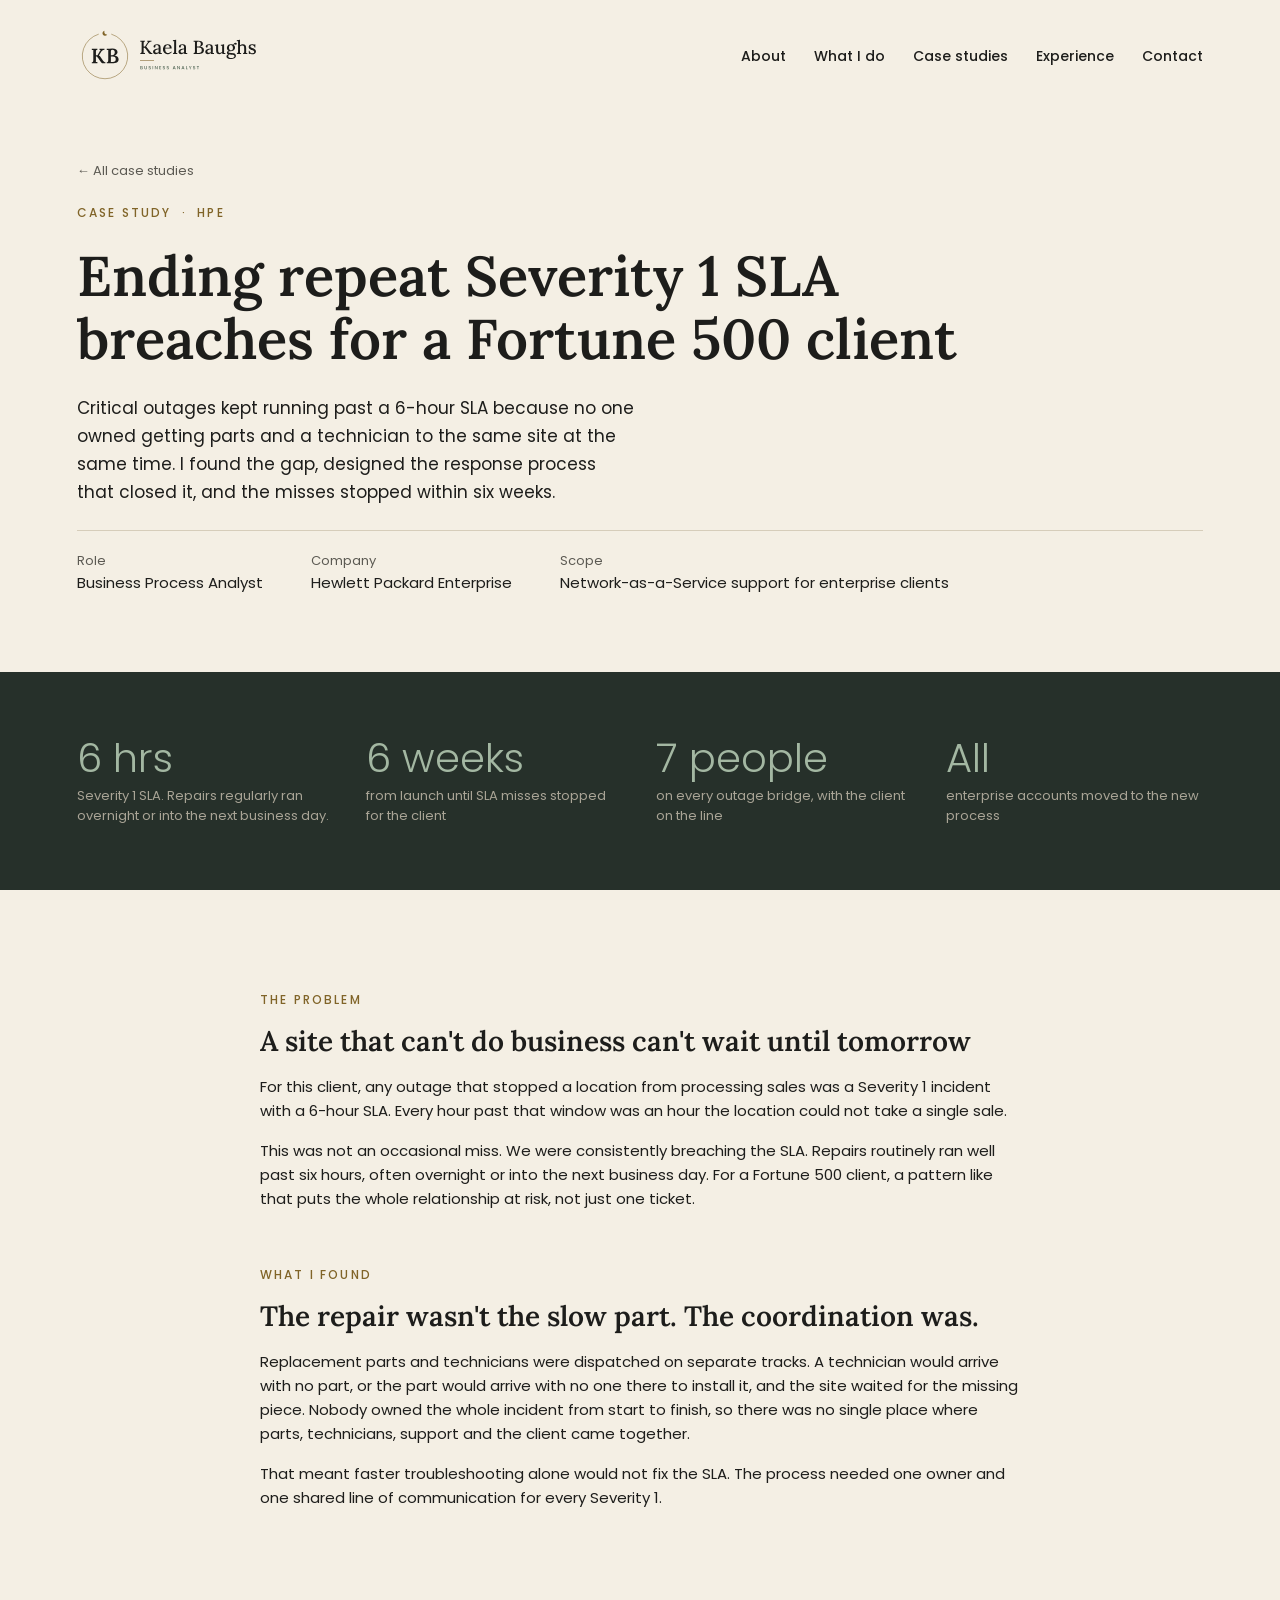
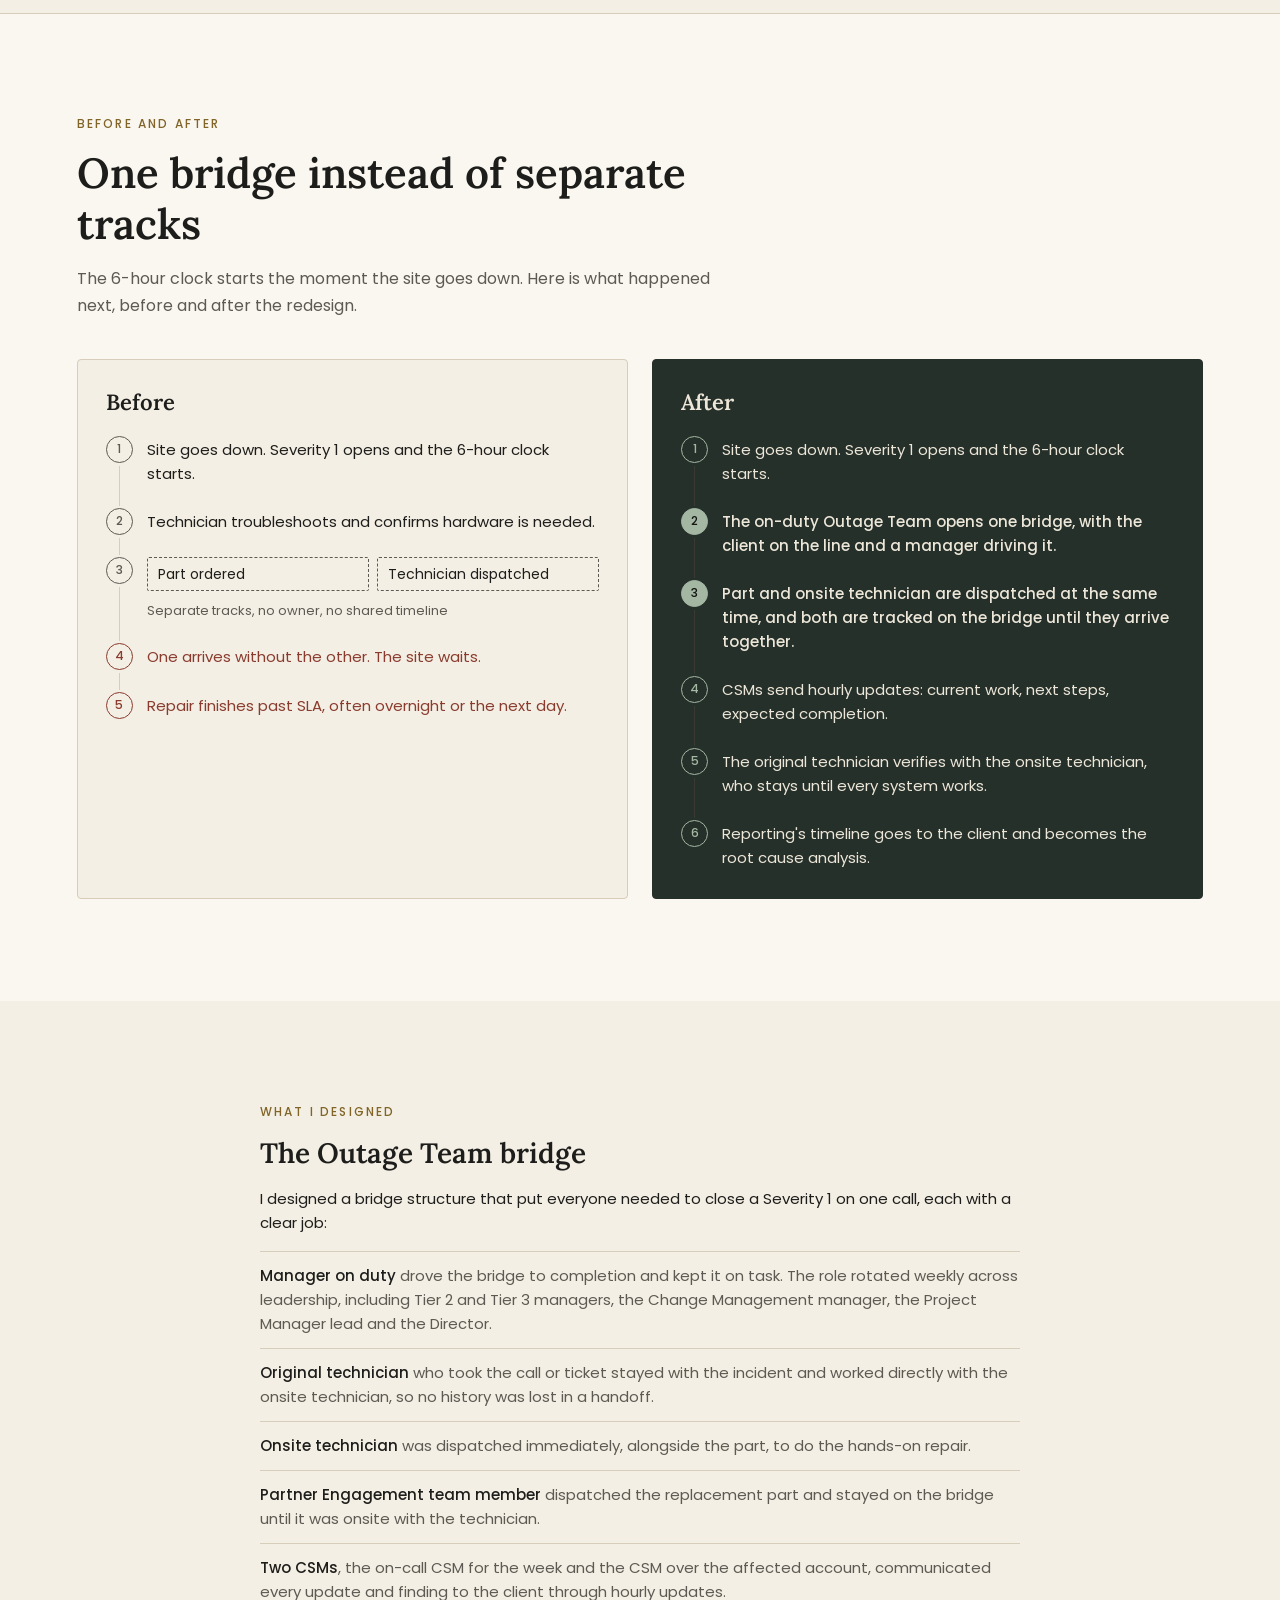
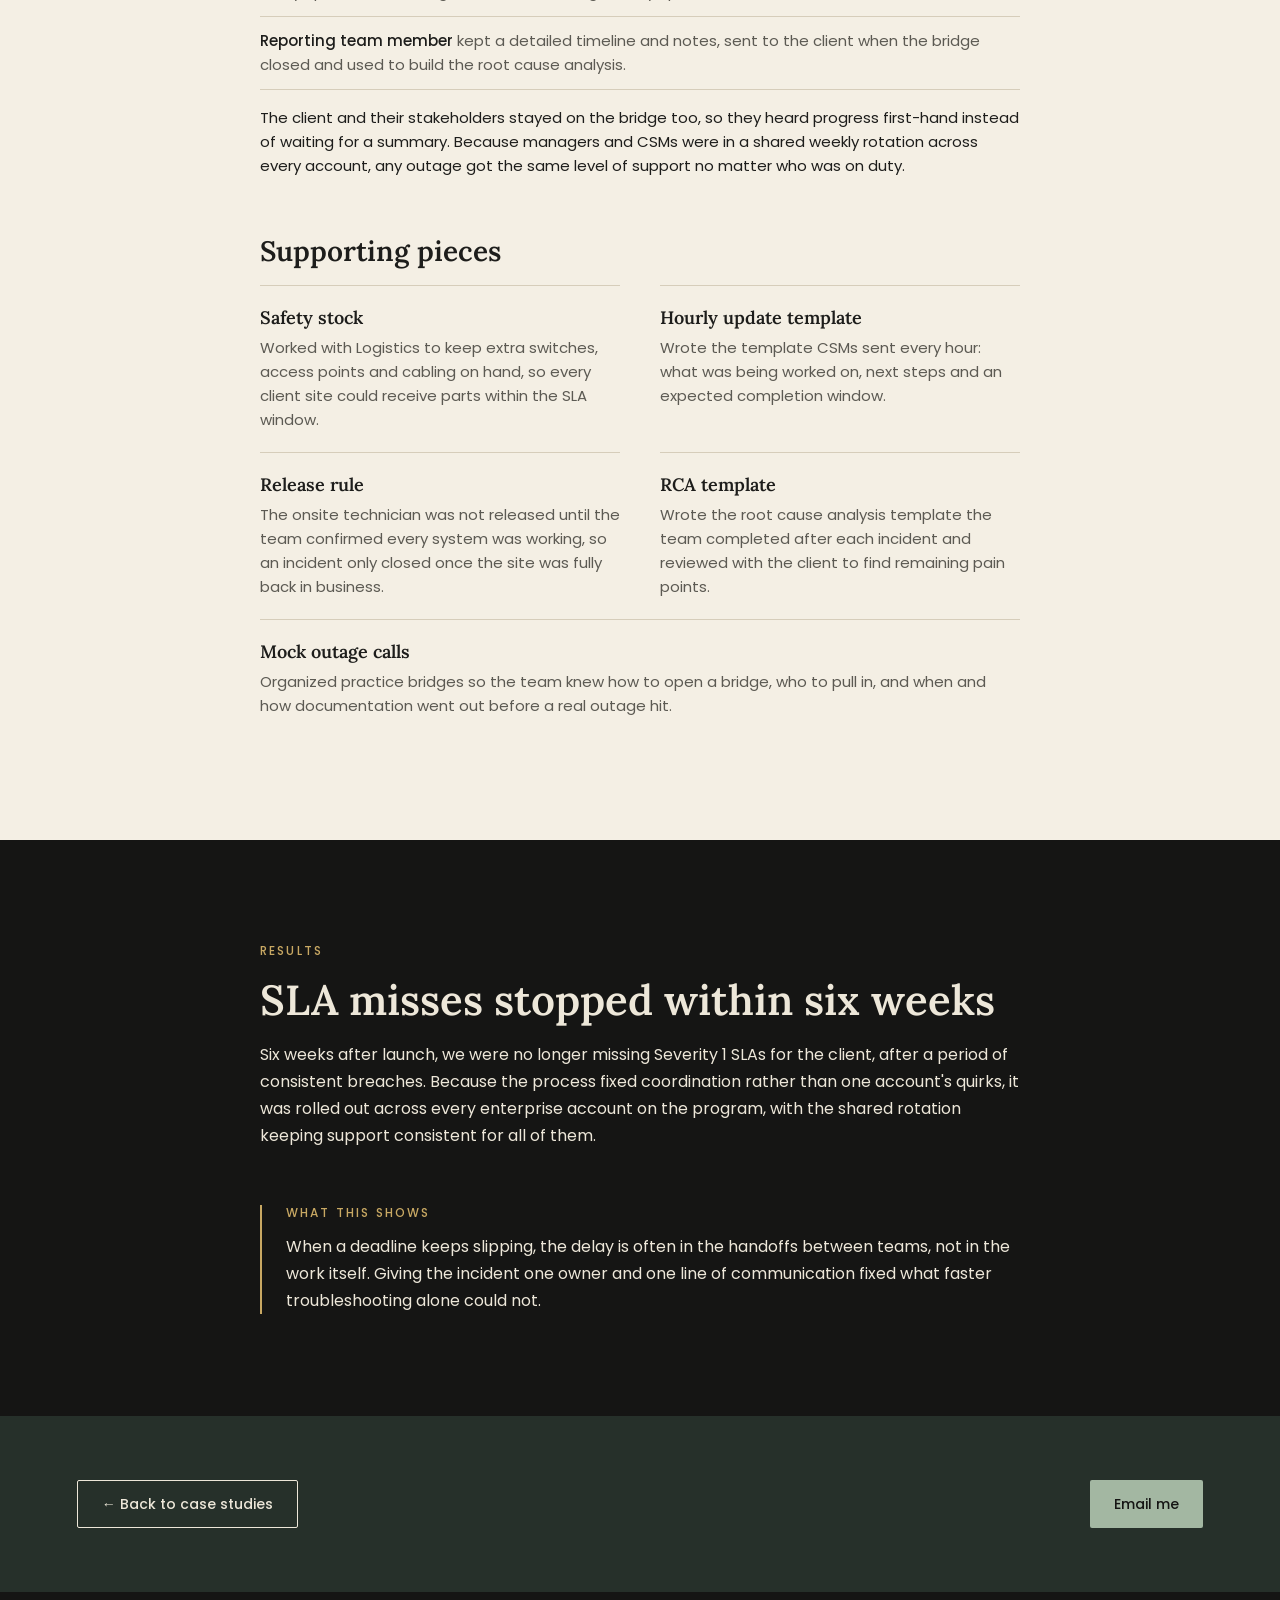
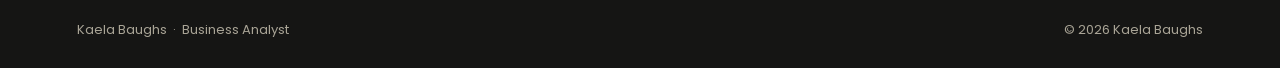
==== outage-response.html @ 4be316cc "Add outage response case study page and update HPE sections Co-Authored-By: Claude Opus 5.5 <noreply" ====
<!doctype html>
<html lang="en">
<head>
<meta charset="utf-8">
<meta name="viewport" content="width=device-width, initial-scale=1">
<title>Outage Response Redesign, Kaela Baughs</title>
<meta name="description" content="Case study: how Kaela Baughs redesigned Severity 1 outage response at HPE and stopped repeat SLA breaches for a Fortune 500 client within six weeks.">
<link rel="icon" href="assets/logo.svg" type="image/svg+xml">
<link rel="preconnect" href="https://fonts.googleapis.com">
<link rel="preconnect" href="https://fonts.gstatic.com" crossorigin>
<link rel="stylesheet" href="https://fonts.googleapis.com/css2?family=Lora:ital,wght@0,400..700;1,400..700&amp;family=Poppins:wght@300;400;500&amp;display=swap">
<link rel="stylesheet" href="styles.css">
</head>
<body>

<!-- HEADER -->
<header class="site-header theme-cream">
  <div class="container">
    <a href="index.html" class="logo"><img src="assets/logo.svg" alt="Kaela Baughs, Business Analyst" width="189" height="56"></a>
    <nav class="site-nav" aria-label="Main">
      <a href="index.html#about">About</a>
      <a href="index.html#what-i-do">What I do</a>
      <a href="index.html#case-studies">Case studies</a>
      <a href="index.html#experience">Experience</a>
      <a href="index.html#contact">Contact</a>
    </nav>
  </div>
</header>

<main>

<!-- CASE HERO (cream) -->
<section class="case-hero theme-cream">
  <div class="container stack" style="gap: 24px">
    <a href="index.html#case-studies" class="back-link small">&larr; All case studies</a>
    <p class="eyebrow">Case study &nbsp;·&nbsp; HPE</p>
    <h1 class="case-page-title">Ending repeat Severity 1 SLA breaches for a Fortune 500 client</h1>
    <p class="hero-intro">Critical outages kept running past a 6-hour SLA because no one owned getting parts and a technician to the same site at the same time. I found the gap, designed the response process that closed it, and the misses stopped within six weeks.</p>
    <div class="case-meta">
      <div><p class="small muted">Role</p><p>Business Process Analyst</p></div>
      <div><p class="small muted">Company</p><p>Hewlett Packard Enterprise</p></div>
      <div><p class="small muted">Scope</p><p>Network-as-a-Service support for enterprise clients</p></div>
    </div>
  </div>
</section>

<!-- AT A GLANCE (dark green) -->
<section class="section-tight theme-green">
  <div class="container">
    <div class="stats stats-plain">
      <div><p class="stat">6 hrs</p><p class="small muted">Severity 1 SLA. Repairs regularly ran overnight or into the next business day.</p></div>
      <div><p class="stat">6 weeks</p><p class="small muted">from launch until SLA misses stopped for the client</p></div>
      <div><p class="stat">7 people</p><p class="small muted">on every outage bridge, with the client on the line</p></div>
      <div><p class="stat">All</p><p class="small muted">enterprise accounts moved to the new process</p></div>
    </div>
  </div>
</section>

<!-- BODY (cream) -->
<section class="section theme-cream">
  <div class="container case-body">

    <div class="case-block">
      <p class="eyebrow">The problem</p>
      <h2 class="card-title case-h2">A site that can't do business can't wait until tomorrow</h2>
      <p>For this client, any outage that stopped a location from processing sales was a Severity 1 incident with a 6-hour SLA. Every hour past that window was an hour the location could not take a single sale.</p>
      <p>This was not an occasional miss. We were consistently breaching the SLA. Repairs routinely ran well past six hours, often overnight or into the next business day. For a Fortune 500 client, a pattern like that puts the whole relationship at risk, not just one ticket.</p>
    </div>

    <div class="case-block">
      <p class="eyebrow">What I found</p>
      <h2 class="card-title case-h2">The repair wasn't the slow part. The coordination was.</h2>
      <p>Replacement parts and technicians were dispatched on separate tracks. A technician would arrive with no part, or the part would arrive with no one there to install it, and the site waited for the missing piece. Nobody owned the whole incident from start to finish, so there was no single place where parts, technicians, support and the client came together.</p>
      <p>That meant faster troubleshooting alone would not fix the SLA. The process needed one owner and one shared line of communication for every Severity 1.</p>
    </div>

  </div>
</section>

<!-- DIAGRAM (raised cream) -->
<section class="section theme-raised">
  <div class="container stack" style="gap: 40px">
    <div class="section-intro">
      <p class="eyebrow">Before and after</p>
      <h2 class="section-title">One bridge instead of separate tracks</h2>
      <p class="lead muted">The 6-hour clock starts the moment the site goes down. Here is what happened next, before and after the redesign.</p>
    </div>

    <div class="flow-compare">
      <div class="flow flow-before">
        <p class="flow-head">Before</p>
        <ol>
          <li><span class="flow-num">1</span><p>Site goes down. Severity 1 opens and the 6-hour clock starts.</p></li>
          <li><span class="flow-num">2</span><p>Technician troubleshoots and confirms hardware is needed.</p></li>
          <li class="flow-split"><span class="flow-num">3</span><div class="split-pair"><p>Part ordered</p><p>Technician dispatched</p></div><p class="small muted">Separate tracks, no owner, no shared timeline</p></li>
          <li class="flow-pain"><span class="flow-num">4</span><p>One arrives without the other. The site waits.</p></li>
          <li class="flow-pain"><span class="flow-num">5</span><p>Repair finishes past SLA, often overnight or the next day.</p></li>
        </ol>
      </div>

      <div class="flow flow-after">
        <p class="flow-head">After</p>
        <ol>
          <li><span class="flow-num">1</span><p>Site goes down. Severity 1 opens and the 6-hour clock starts.</p></li>
          <li class="flow-key"><span class="flow-num">2</span><p>The on-duty Outage Team opens one bridge, with the client on the line and a manager driving it.</p></li>
          <li class="flow-key"><span class="flow-num">3</span><p>Part and onsite technician are dispatched at the same time, and both are tracked on the bridge until they arrive together.</p></li>
          <li><span class="flow-num">4</span><p>CSMs send hourly updates: current work, next steps, expected completion.</p></li>
          <li><span class="flow-num">5</span><p>The original technician verifies with the onsite technician, who stays until every system works.</p></li>
          <li><span class="flow-num">6</span><p>Reporting's timeline goes to the client and becomes the root cause analysis.</p></li>
        </ol>
      </div>
    </div>
  </div>
</section>

<!-- WHAT I DESIGNED (cream) -->
<section class="section theme-cream">
  <div class="container case-body">

    <div class="case-block">
      <p class="eyebrow">What I designed</p>
      <h2 class="card-title case-h2">The Outage Team bridge</h2>
      <p>I designed a bridge structure that put everyone needed to close a Severity 1 on one call, each with a clear job:</p>
      <ul class="role-list">
        <li><strong>Manager on duty</strong> drove the bridge to completion and kept it on task. The role rotated weekly across leadership, including Tier 2 and Tier 3 managers, the Change Management manager, the Project Manager lead and the Director.</li>
        <li><strong>Original technician</strong> who took the call or ticket stayed with the incident and worked directly with the onsite technician, so no history was lost in a handoff.</li>
        <li><strong>Onsite technician</strong> was dispatched immediately, alongside the part, to do the hands-on repair.</li>
        <li><strong>Partner Engagement team member</strong> dispatched the replacement part and stayed on the bridge until it was onsite with the technician.</li>
        <li><strong>Two CSMs</strong>, the on-call CSM for the week and the CSM over the affected account, communicated every update and finding to the client through hourly updates.</li>
        <li><strong>Reporting team member</strong> kept a detailed timeline and notes, sent to the client when the bridge closed and used to build the root cause analysis.</li>
      </ul>
      <p>The client and their stakeholders stayed on the bridge too, so they heard progress first-hand instead of waiting for a summary. Because managers and CSMs were in a shared weekly rotation across every account, any outage got the same level of support no matter who was on duty.</p>
    </div>

    <div class="case-block">
      <h2 class="card-title case-h2">Supporting pieces</h2>
      <div class="designed-grid">
        <div><h3 class="mini-title">Safety stock</h3><p class="muted">Worked with Logistics to keep extra switches, access points and cabling on hand, so every client site could receive parts within the SLA window.</p></div>
        <div><h3 class="mini-title">Hourly update template</h3><p class="muted">Wrote the template CSMs sent every hour: what was being worked on, next steps and an expected completion window.</p></div>
        <div><h3 class="mini-title">Release rule</h3><p class="muted">The onsite technician was not released until the team confirmed every system was working, so an incident only closed once the site was fully back in business.</p></div>
        <div><h3 class="mini-title">RCA template</h3><p class="muted">Wrote the root cause analysis template the team completed after each incident and reviewed with the client to find remaining pain points.</p></div>
        <div><h3 class="mini-title">Mock outage calls</h3><p class="muted">Organized practice bridges so the team knew how to open a bridge, who to pull in, and when and how documentation went out before a real outage hit.</p></div>
      </div>
    </div>

  </div>
</section>

<!-- RESULTS (dark) -->
<section class="section theme-dark">
  <div class="container case-body">
    <div class="case-block">
      <p class="eyebrow">Results</p>
      <h2 class="section-title">SLA misses stopped within six weeks</h2>
      <p class="lead">Six weeks after launch, we were no longer missing Severity 1 SLAs for the client, after a period of consistent breaches. Because the process fixed coordination rather than one account's quirks, it was rolled out across every enterprise account on the program, with the shared rotation keeping support consistent for all of them.</p>
    </div>
    <div class="case-takeaway">
      <p class="eyebrow">What this shows</p>
      <p class="lead">When a deadline keeps slipping, the delay is often in the handoffs between teams, not in the work itself. Giving the incident one owner and one line of communication fixed what faster troubleshooting alone could not.</p>
    </div>
  </div>
</section>

<!-- NEXT (green) -->
<section class="section-tight theme-green">
  <div class="container case-next">
    <a href="index.html#case-studies" class="button button-outline">&larr; Back to case studies</a>
    <a href="mailto:baughsk@gmail.com" class="button button-primary">Email me</a>
  </div>
</section>

</main>

<footer class="site-footer">
  <div class="container">
    <p>Kaela Baughs &nbsp;·&nbsp; Business Analyst</p>
    <p>© 2026 Kaela Baughs</p>
  </div>
</footer>

</body>
</html>
---- styles.css ----
/* Kaela Baughs portfolio
   Colors, type and spacing come from the Kaela Baughs design system.
   Change a value here once and it updates everywhere. */

:root {
  /* Light theme tokens */
  --surface: #F4EFE4;
  --surface-raised: #FAF7F0;
  --line: #D6CDBA;
  --ink: #1D1D1B;
  --ink-muted: #5C5A53;
  --sage: #4E6352;
  --on-sage: #F4EFE4;
  --gold: #806428;

  /* Dark theme tokens (used by the dark sections) */
  --dark-surface: #151514;
  --dark-surface-raised: #1F1F1D;
  --dark-line: #3A3933;
  --dark-ink: #EDE7D9;
  --dark-ink-muted: #A9A496;
  --dark-sage: #A3B7A2;
  --dark-sage-soft: #26302A;
  --dark-gold: #C8A863;

  --serif: Lora, Georgia, "Times New Roman", serif;
  --sans: Poppins, "Helvetica Neue", Arial, sans-serif;

  --radius-sm: 2px;
  --radius-md: 4px;

  --gutter: clamp(20px, 6vw, 96px);
  --section-y: clamp(64px, 8vw, 112px);
  --content-width: 1200px;
}

* { box-sizing: border-box; }

html { scroll-behavior: smooth; }

body {
  margin: 0;
  background: var(--surface);
  color: var(--ink);
  font-family: var(--sans);
  font-size: 15px;
  line-height: 24px;
}

h1, h2, h3, p, ol { margin: 0; }

a { color: var(--sage); }
a:hover { color: var(--ink); }

img { display: block; }

/* ---------- Layout ---------- */

.section { padding: var(--section-y) var(--gutter); }

.container {
  max-width: var(--content-width);
  margin: 0 auto;
}

.stack { display: flex; flex-direction: column; }

.section-intro {
  display: flex;
  flex-direction: column;
  gap: 16px;
  max-width: 640px;
}

/* Dark sections swap the text and accent colors */
.theme-green,
.theme-dark { color: var(--dark-ink); }
.theme-green { background: var(--dark-sage-soft); }
.theme-dark { background: var(--dark-surface); }
.theme-cream { background: var(--surface); }
.theme-raised { background: var(--surface-raised); border-top: 1px solid var(--line); }

/* ---------- Type ---------- */

.eyebrow {
  font-size: 12px;
  line-height: 16px;
  font-weight: 500;
  letter-spacing: 0.18em;
  text-transform: uppercase;
  color: var(--gold);
}
.theme-green .eyebrow,
.theme-dark .eyebrow { color: var(--dark-gold); }

.section-title {
  font-family: var(--serif);
  font-weight: 600;
  font-size: clamp(30px, 3.4vw, 42px);
  line-height: 1.2;
}

.card-title {
  font-family: var(--serif);
  font-weight: 600;
  font-size: 20px;
  line-height: 26px;
}

.lead { font-size: 16px; line-height: 27px; }

.small { font-size: 13px; line-height: 20px; }

.muted { color: var(--ink-muted); }
.theme-green .muted,
.theme-dark .muted { color: var(--dark-ink-muted); }

.stat {
  font-size: 40px;
  line-height: 44px;
  font-weight: 300;
  color: var(--dark-sage);
}

/* ---------- Buttons ---------- */

.button-row {
  display: flex;
  flex-wrap: wrap;
  gap: 12px;
  padding-top: 8px;
}

.button {
  display: inline-flex;
  align-items: center;
  min-height: 48px;
  padding: 0 24px;
  border-radius: var(--radius-sm);
  font-size: 14px;
  font-weight: 500;
  text-decoration: none;
}

.button-primary { background: var(--sage); color: var(--on-sage); }
.button-primary:hover { background: var(--ink); color: var(--on-sage); }

.button-outline { border: 1px solid var(--ink); color: var(--ink); }
.button-outline:hover { background: var(--ink); color: var(--surface); }

.theme-green .button-primary { background: var(--dark-sage); color: var(--dark-surface); }
.theme-green .button-primary:hover { background: var(--dark-ink); color: var(--dark-surface); }
.theme-green .button-outline { border-color: var(--dark-ink); color: var(--dark-ink); }
.theme-green .button-outline:hover { background: var(--dark-ink); color: var(--dark-sage-soft); }

/* ---------- Header ---------- */

.site-header { padding: 28px var(--gutter) 0; }

.site-header .container {
  display: flex;
  flex-wrap: wrap;
  align-items: center;
  justify-content: space-between;
  gap: 20px;
}

.logo img { height: 56px; width: auto; }

.site-nav {
  display: flex;
  flex-wrap: wrap;
  gap: 8px 28px;
  font-size: 14px;
  font-weight: 500;
}

.site-nav a {
  color: var(--ink);
  text-decoration: none;
  padding: 10px 0;
}
.site-nav a:hover { color: var(--sage); }

/* ---------- Hero ---------- */

.hero {
  padding: clamp(48px, 7vw, 96px) var(--gutter) clamp(64px, 8vw, 112px);
}

.hero .container {
  display: flex;
  flex-wrap: wrap;
  align-items: center;
  gap: 64px;
}

.hero-text {
  flex: 999 1 520px;
  min-width: 0;
  gap: 24px;
}

.hero-name {
  font-family: var(--serif);
  font-weight: 600;
  font-size: clamp(44px, 6vw, 76px);
  line-height: 1.05;
  letter-spacing: -0.005em;
}

.hero-subtitle {
  font-size: 17px;
  line-height: 26px;
  letter-spacing: 0.03em;
  color: var(--sage);
}

.hero-intro {
  max-width: 560px;
  font-size: 17px;
  line-height: 28px;
}

.hero-photo {
  flex: 1 1 320px;
  min-width: 0;
  display: flex;
  justify-content: center;
}

.arch-frame {
  width: 100%;
  max-width: 380px;
  padding: 14px;
  border: 1px solid var(--gold);
  border-radius: 200px 200px 4px 4px;
}

.arch {
  height: 460px;
  background: var(--dark-sage-soft);
  border-radius: 190px 190px 2px 2px;
  overflow: hidden;
  display: flex;
  flex-direction: column;
  align-items: center;
  justify-content: center;
  gap: 8px;
  color: var(--dark-ink-muted);
}

/* When the photo is added, it fills the arch */
.arch img {
  width: 100%;
  height: 100%;
  object-fit: cover;
}

/* ---------- About ---------- */

.about-top {
  display: flex;
  flex-wrap: wrap;
  gap: 48px 72px;
}

.about-text {
  flex: 999 1 520px;
  min-width: 0;
  gap: 20px;
}

.details {
  flex: 1 1 280px;
  min-width: 0;
}

.about .details {
  border-left: 1px solid var(--dark-line);
  padding-left: 32px;
}

.details div {
  padding: 14px 0;
  border-bottom: 1px solid var(--dark-line);
}
.details div:last-child { border-bottom: 0; }

.details a { color: var(--dark-sage); }
.details a:hover { color: var(--dark-ink); }

.stats {
  display: flex;
  flex-wrap: wrap;
  gap: 32px;
  border-top: 1px solid var(--dark-line);
  padding-top: 40px;
}

.stats > div {
  flex: 1 1 200px;
  min-width: 0;
  display: flex;
  flex-direction: column;
  gap: 6px;
}

/* ---------- What I do ---------- */

.services {
  display: flex;
  flex-wrap: wrap;
  gap: 0 48px;
}

.service {
  flex: 1 1 320px;
  min-width: 0;
  display: flex;
  gap: 16px;
  padding: 24px 0;
  border-top: 1px solid var(--line);
}

.service svg {
  flex: none;
  margin-top: 2px;
  stroke: var(--sage);
}

.service .stack { gap: 6px; }

/* ---------- Case studies ---------- */

.cases {
  display: flex;
  flex-wrap: wrap;
  gap: 24px;
}

.case {
  flex: 1 1 480px;
  min-width: 0;
  background: var(--dark-surface-raised);
  border-radius: var(--radius-md);
  padding: 36px;
  display: flex;
  flex-direction: column;
  gap: 22px;
}

.case-title {
  font-family: var(--serif);
  font-weight: 600;
  font-size: 24px;
  line-height: 30px;
}

.case-label {
  font-size: 13px;
  line-height: 20px;
  font-weight: 500;
  color: var(--dark-sage);
}

.case-result {
  display: flex;
  align-items: baseline;
  flex-wrap: wrap;
  gap: 16px;
  border-top: 1px solid var(--dark-line);
  padding-top: 20px;
  margin-top: auto;
}

/* ---------- Experience ---------- */

.experience .container {
  display: flex;
  flex-wrap: wrap;
  gap: 40px 72px;
}

.experience-intro {
  flex: 1 1 280px;
  min-width: 0;
  gap: 16px;
}

.timeline {
  flex: 999 1 560px;
  min-width: 0;
  list-style: none;
  padding: 0;
}

.timeline li {
  display: flex;
  flex-wrap: wrap;
  gap: 4px 32px;
  padding: 22px 0;
  border-top: 1px solid var(--line);
}
.timeline li:last-child { border-bottom: 1px solid var(--line); }

.timeline .dates {
  flex: 0 0 160px;
  font-size: 13px;
  line-height: 24px;
  color: var(--ink-muted);
}

.timeline .role { flex: 1 1 320px; min-width: 0; }

.timeline .company { font-size: 14px; color: var(--sage); }

.timeline .summary { margin-top: 6px; color: var(--ink-muted); }

/* ---------- Toolkit ---------- */

.toolkit-groups {
  display: flex;
  flex-wrap: wrap;
  gap: 40px 48px;
}

.toolkit-groups > div {
  flex: 1 1 200px;
  min-width: 0;
  display: flex;
  flex-direction: column;
  gap: 10px;
}

.toolkit-groups h3 { margin-bottom: 4px; }

/* ---------- Contact ---------- */

.contact .container {
  display: flex;
  flex-wrap: wrap;
  align-items: flex-end;
  gap: 48px 72px;
}

.contact-text {
  flex: 999 1 520px;
  min-width: 0;
  gap: 20px;
}

.contact-title {
  font-family: var(--serif);
  font-weight: 600;
  font-size: clamp(32px, 4vw, 48px);
  line-height: 1.15;
}

.contact-intro { max-width: 560px; }

/* ---------- Case study pages ---------- */

.case-link { color: var(--dark-sage); font-weight: 500; font-size: 14px; }
.case-link:hover { color: var(--dark-ink); }

.section-tight { padding: clamp(40px, 5vw, 64px) var(--gutter); }
.section-tight .stats-plain { border-top: 0; padding-top: 0; }

.case-hero {
  padding: clamp(40px, 6vw, 80px) var(--gutter) clamp(48px, 6vw, 80px);
}

.back-link { color: var(--ink-muted); text-decoration: none; }
.back-link:hover { color: var(--sage); }

.case-page-title {
  font-family: var(--serif);
  font-weight: 600;
  font-size: clamp(34px, 4.6vw, 56px);
  line-height: 1.12;
  max-width: 900px;
}

.case-meta {
  display: flex;
  flex-wrap: wrap;
  gap: 16px 48px;
  border-top: 1px solid var(--line);
  padding-top: 20px;
}
.case-meta > div { flex: 0 1 auto; min-width: 0; }

.case-body {
  max-width: 760px;
  display: flex;
  flex-direction: column;
  gap: 56px;
}

.case-block { display: flex; flex-direction: column; gap: 16px; }

.case-h2 { font-size: clamp(22px, 2.4vw, 28px); line-height: 1.25; }

.role-list {
  margin: 0;
  padding: 0;
  list-style: none;
  border-top: 1px solid var(--line);
}
.role-list li {
  padding: 12px 0;
  border-bottom: 1px solid var(--line);
  color: var(--ink-muted);
}
.role-list strong { color: var(--ink); font-weight: 500; }

.designed-grid {
  display: flex;
  flex-wrap: wrap;
  gap: 0 40px;
}
.designed-grid > div {
  flex: 1 1 300px;
  min-width: 0;
  padding: 20px 0;
  border-top: 1px solid var(--line);
  display: flex;
  flex-direction: column;
  gap: 6px;
}

.mini-title {
  font-family: var(--serif);
  font-weight: 600;
  font-size: 18px;
  line-height: 24px;
}

.case-takeaway {
  border-left: 2px solid var(--dark-gold);
  padding-left: 24px;
  display: flex;
  flex-direction: column;
  gap: 12px;
}

.case-next {
  display: flex;
  flex-wrap: wrap;
  gap: 12px;
  justify-content: space-between;
}

/* Before and after flow diagram */

.flow-compare {
  display: flex;
  flex-wrap: wrap;
  gap: 24px;
}

.flow {
  flex: 1 1 400px;
  min-width: 0;
  padding: 28px;
  border-radius: var(--radius-md);
  border: 1px solid var(--line);
  background: var(--surface);
}
.flow-after {
  background: var(--dark-sage-soft);
  border-color: var(--dark-sage-soft);
  color: var(--dark-ink);
}

.flow-head {
  font-family: var(--serif);
  font-weight: 600;
  font-size: 22px;
  line-height: 28px;
  margin-bottom: 20px;
}

.flow ol {
  list-style: none;
  padding: 0;
  margin: 0;
  display: flex;
  flex-direction: column;
}

.flow li {
  position: relative;
  display: flex;
  flex-wrap: wrap;
  align-items: flex-start;
  gap: 8px 14px;
  padding: 0 0 22px 0;
}
.flow li:last-child { padding-bottom: 0; }

/* Connector line between steps */
.flow li:not(:last-child)::before {
  content: "";
  position: absolute;
  left: 13px;
  top: 30px;
  bottom: 2px;
  width: 1px;
  background: var(--line);
}
.flow-after li:not(:last-child)::before { background: var(--dark-line); }

.flow li > p { flex: 1 1 0; min-width: 0; padding-top: 2px; }

.flow-num {
  flex: none;
  width: 27px;
  height: 27px;
  border-radius: 50%;
  display: inline-flex;
  align-items: center;
  justify-content: center;
  font-size: 12px;
  font-weight: 500;
  border: 1px solid var(--ink-muted);
  color: var(--ink-muted);
  background: var(--surface);
  position: relative;
  z-index: 1;
}
.flow-after .flow-num {
  border-color: var(--dark-sage);
  color: var(--dark-sage);
  background: var(--dark-sage-soft);
}

/* Steps that cause the delay */
.flow-pain > p { color: #8A3B2E; }
.flow-pain .flow-num { border-color: #8A3B2E; color: #8A3B2E; }

/* Steps that changed the outcome */
.flow-key .flow-num {
  background: var(--dark-sage);
  border-color: var(--dark-sage);
  color: var(--dark-surface);
}
.flow-key > p { color: var(--dark-ink); font-weight: 500; }

/* The split step: two tracks side by side */
.flow-split .split-pair {
  flex: 1 1 0;
  min-width: 0;
  display: flex;
  flex-wrap: wrap;
  gap: 8px;
}
.flow-split .split-pair p {
  flex: 1 1 120px;
  padding: 6px 10px;
  border: 1px dashed var(--ink-muted);
  border-radius: var(--radius-sm);
  font-size: 14px;
  line-height: 20px;
}
.flow-split > p.small { flex-basis: 100%; padding-left: 41px; }

/* ---------- Footer ---------- */

.site-footer {
  background: var(--dark-surface);
  color: var(--dark-ink-muted);
  padding: 28px var(--gutter);
}

.site-footer .container {
  display: flex;
  flex-wrap: wrap;
  justify-content: space-between;
  gap: 12px;
  font-size: 13px;
  line-height: 20px;
}

/* Visible keyboard focus everywhere */
a:focus-visible {
  outline: 2px solid var(--gold);
  outline-offset: 3px;
}
.theme-green a:focus-visible,
.theme-dark a:focus-visible { outline-color: var(--dark-gold); }
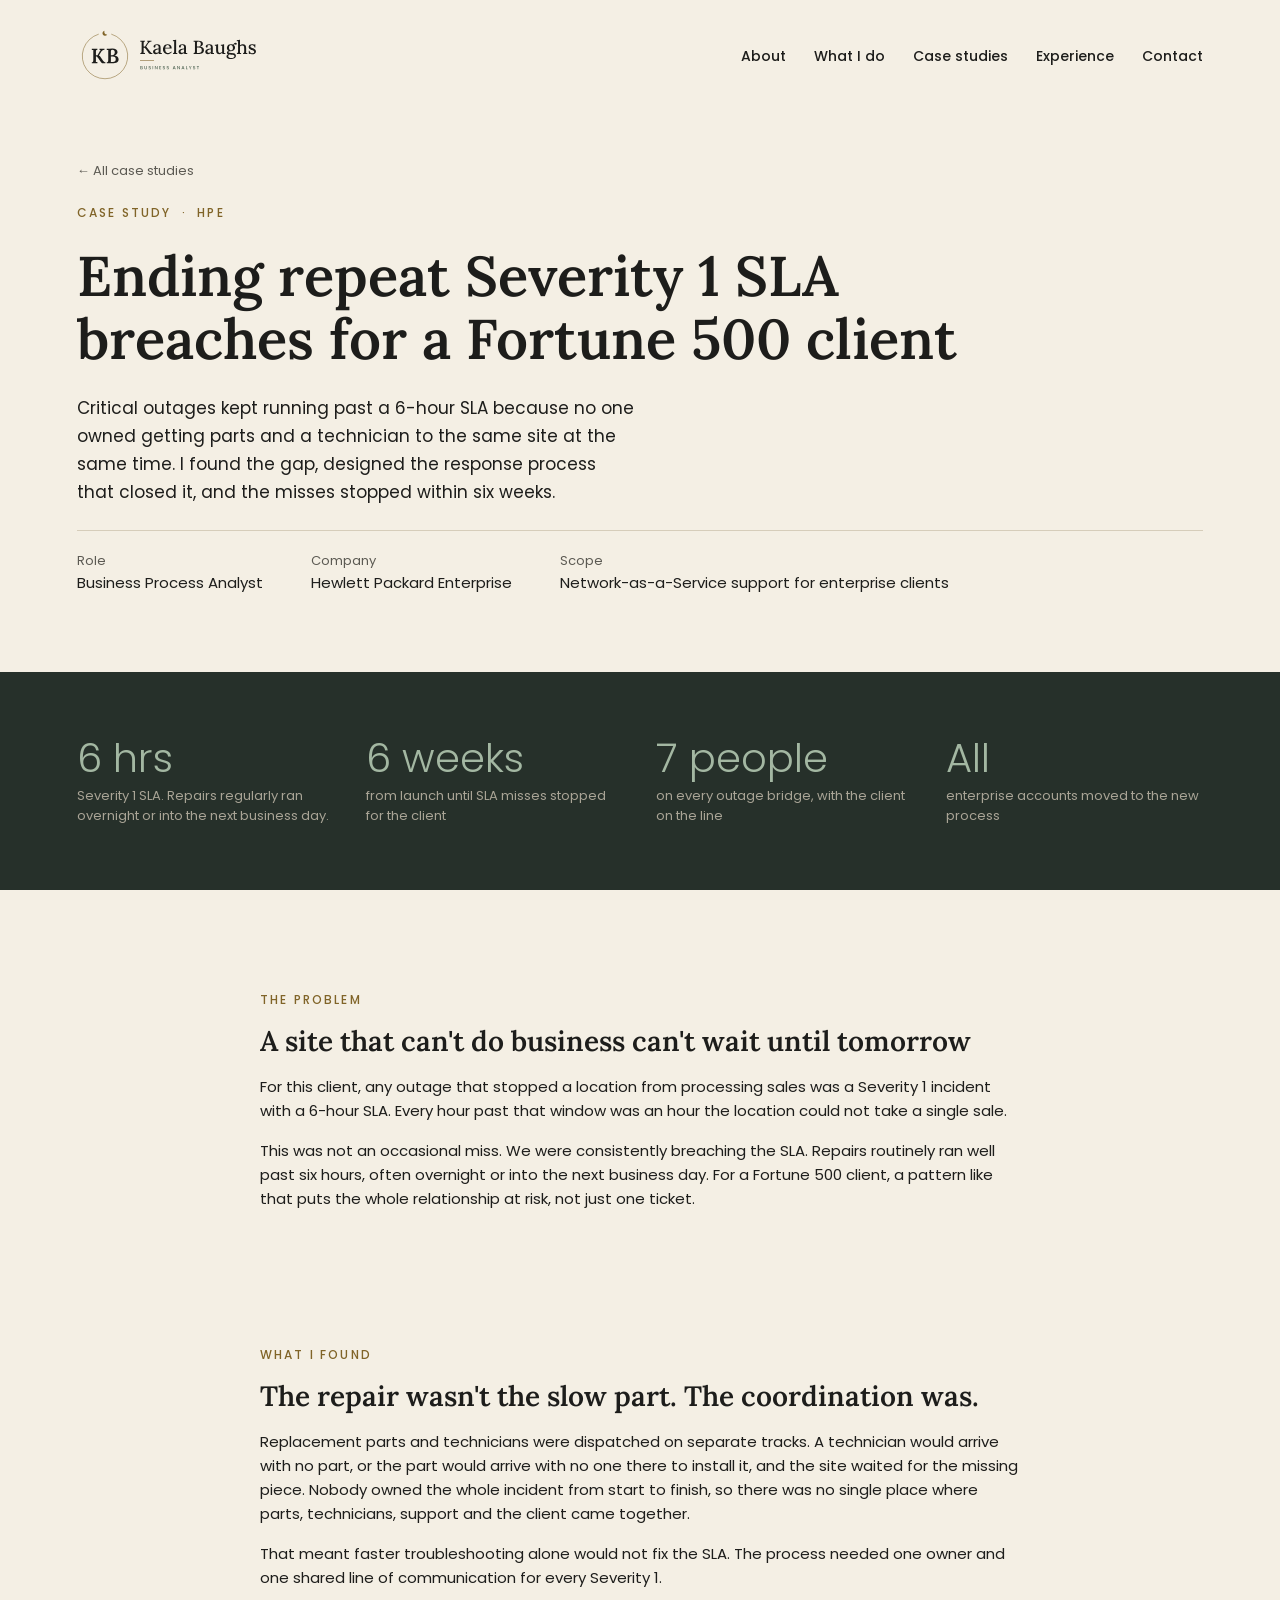
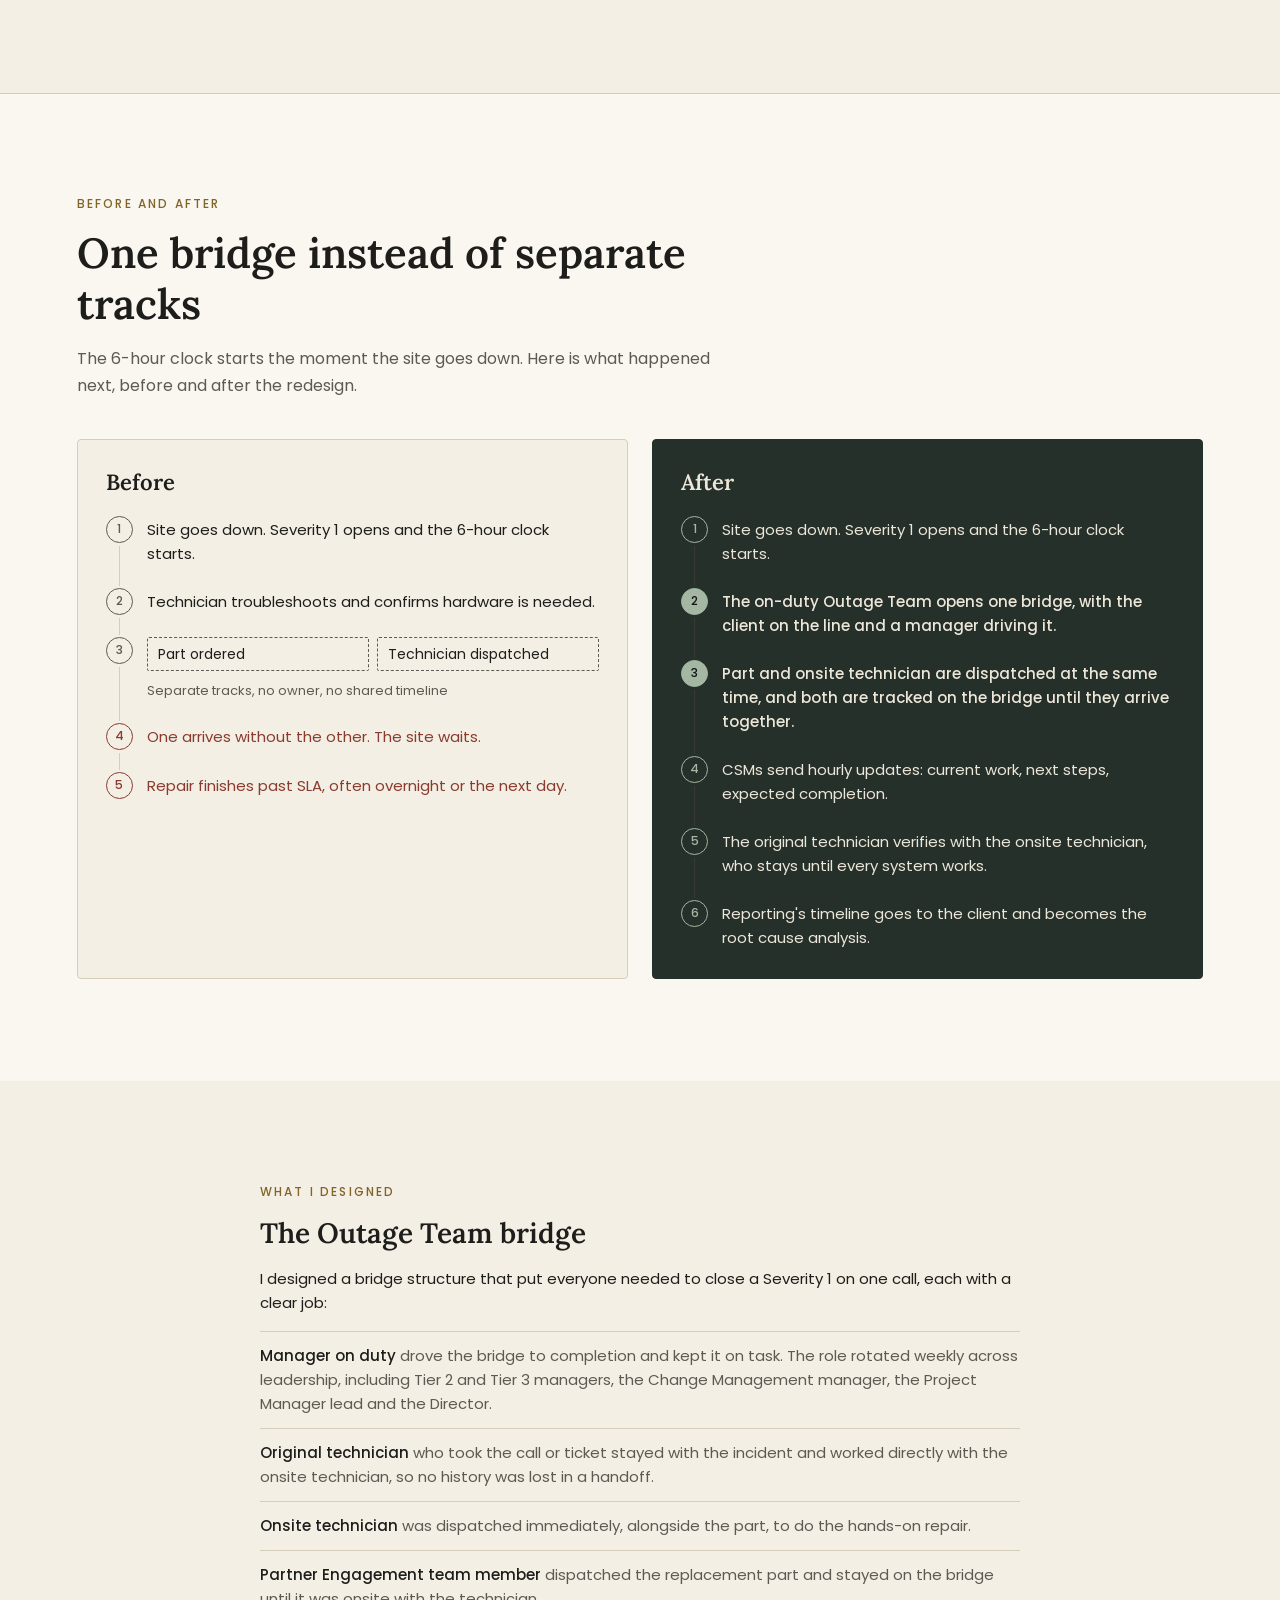
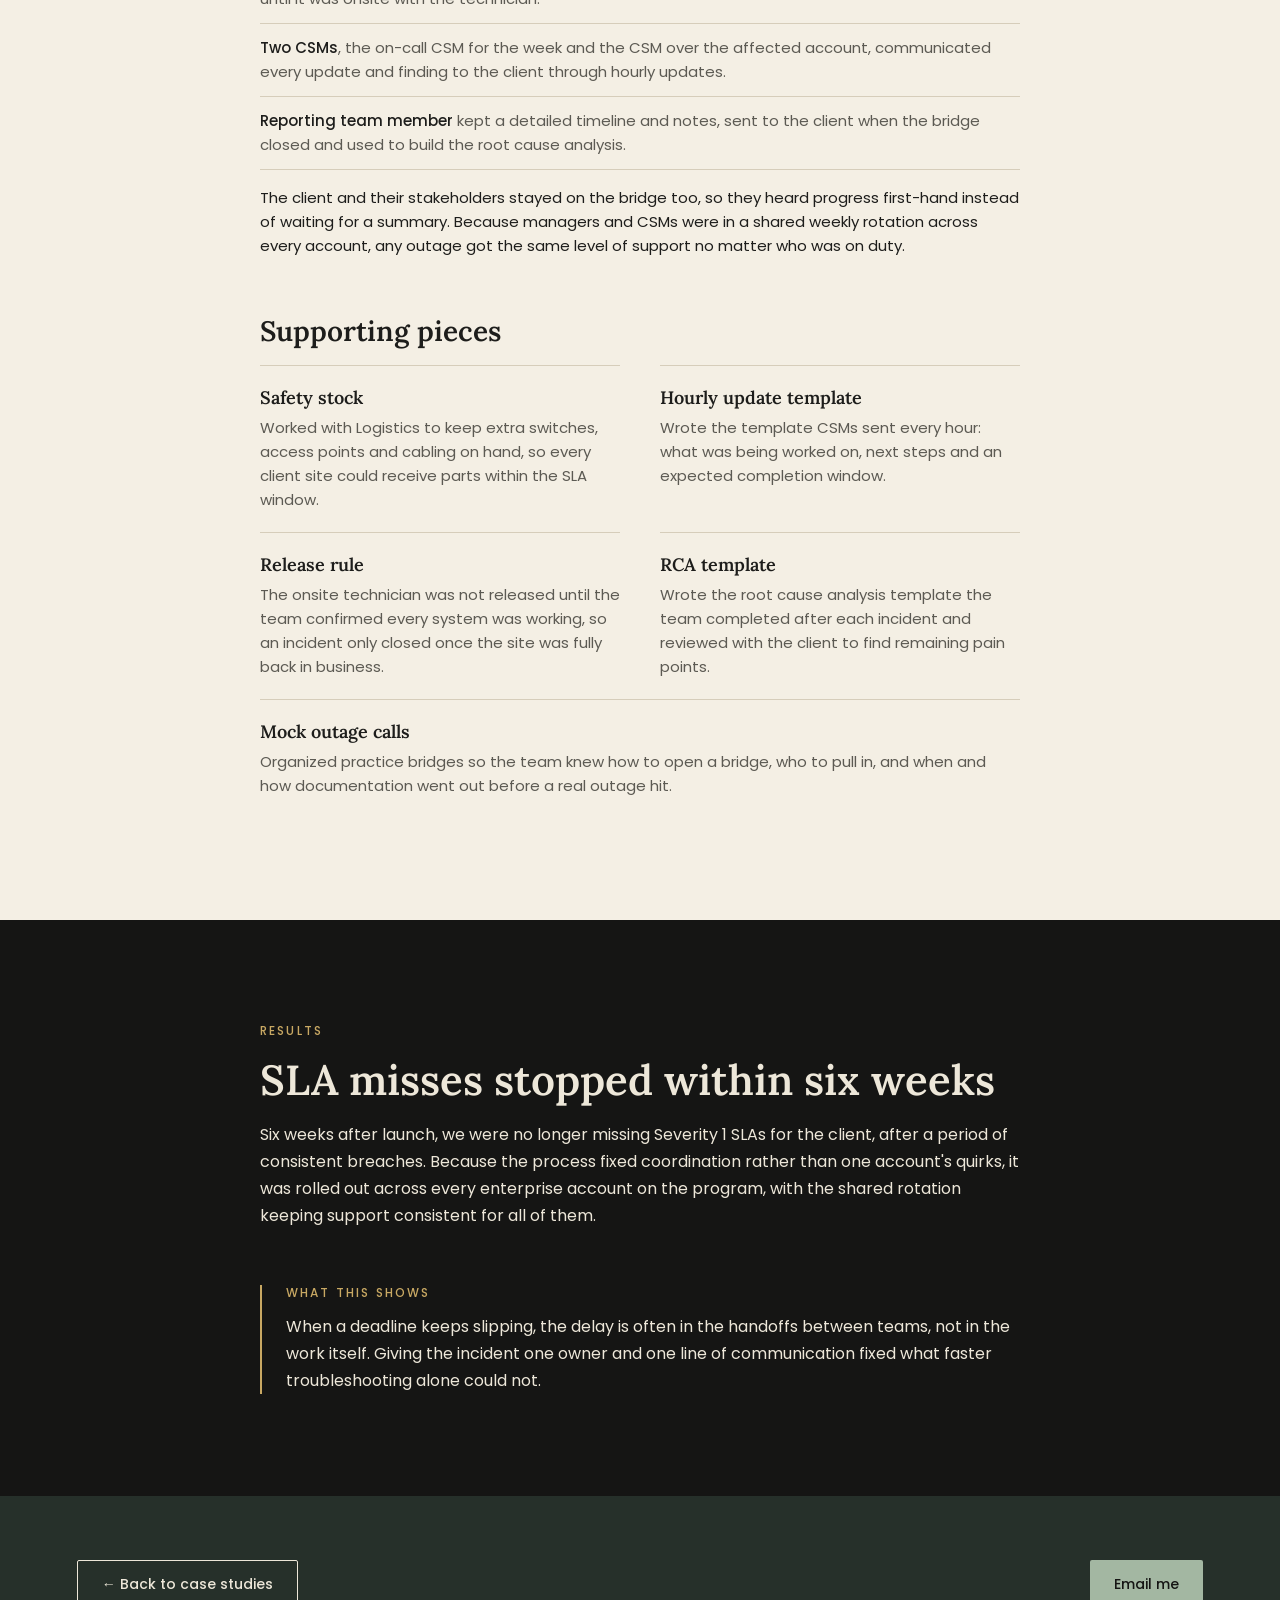
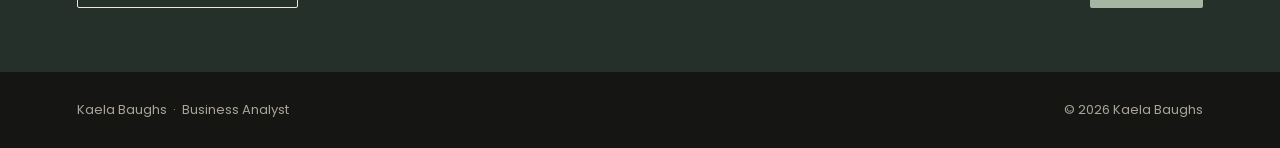
==== commit d3fb9b95: "Update outage-response.html" ====
--- a/outage-response.html
+++ b/outage-response.html
@@ -65,7 +65,7 @@
       <h2 class="card-title case-h2">A site that can't do business can't wait until tomorrow</h2>
       <p>For this client, any outage that stopped a location from processing sales was a Severity 1 incident with a 6-hour SLA. Every hour past that window was an hour the location could not take a single sale.</p>
       <p>This was not an occasional miss. We were consistently breaching the SLA. Repairs routinely ran well past six hours, often overnight or into the next business day. For a Fortune 500 client, a pattern like that puts the whole relationship at risk, not just one ticket.</p>
-    </div>
+    </div><br>
 
     <div class="case-block">
       <p class="eyebrow">What I found</p>
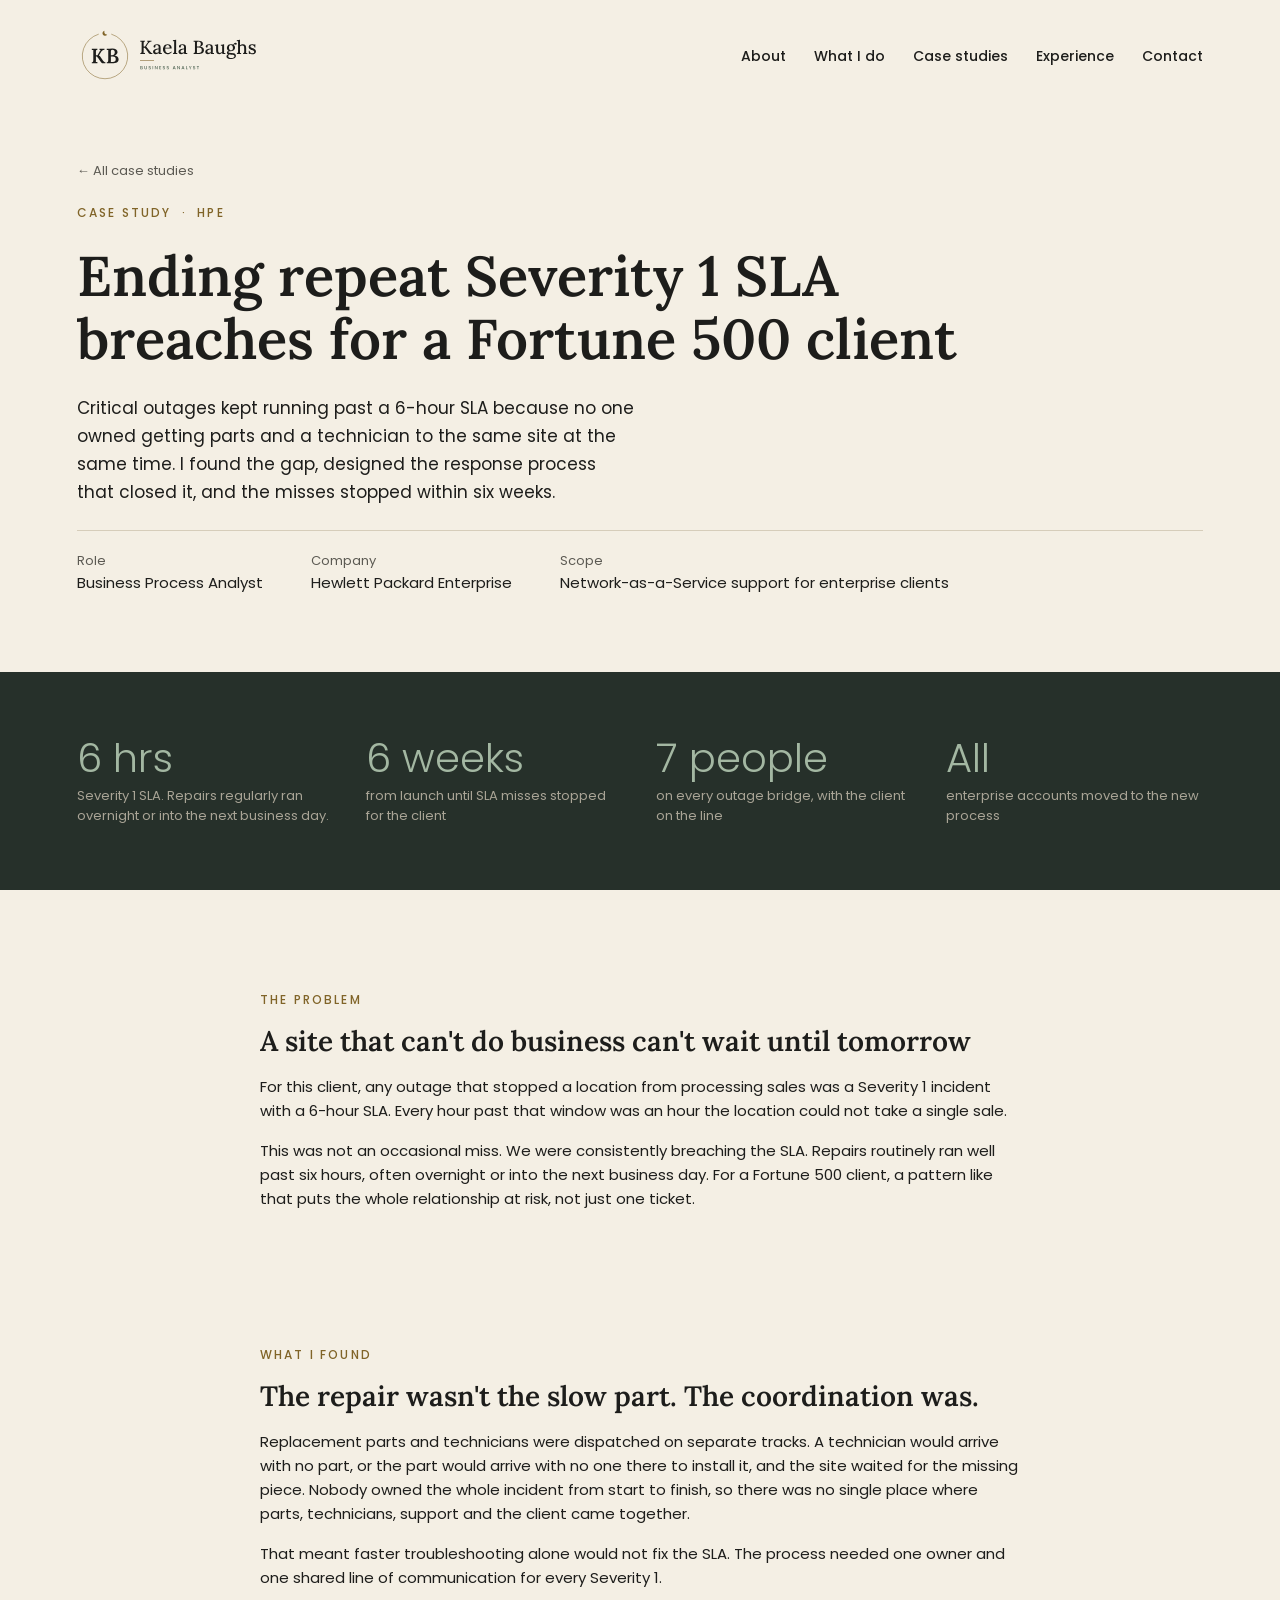
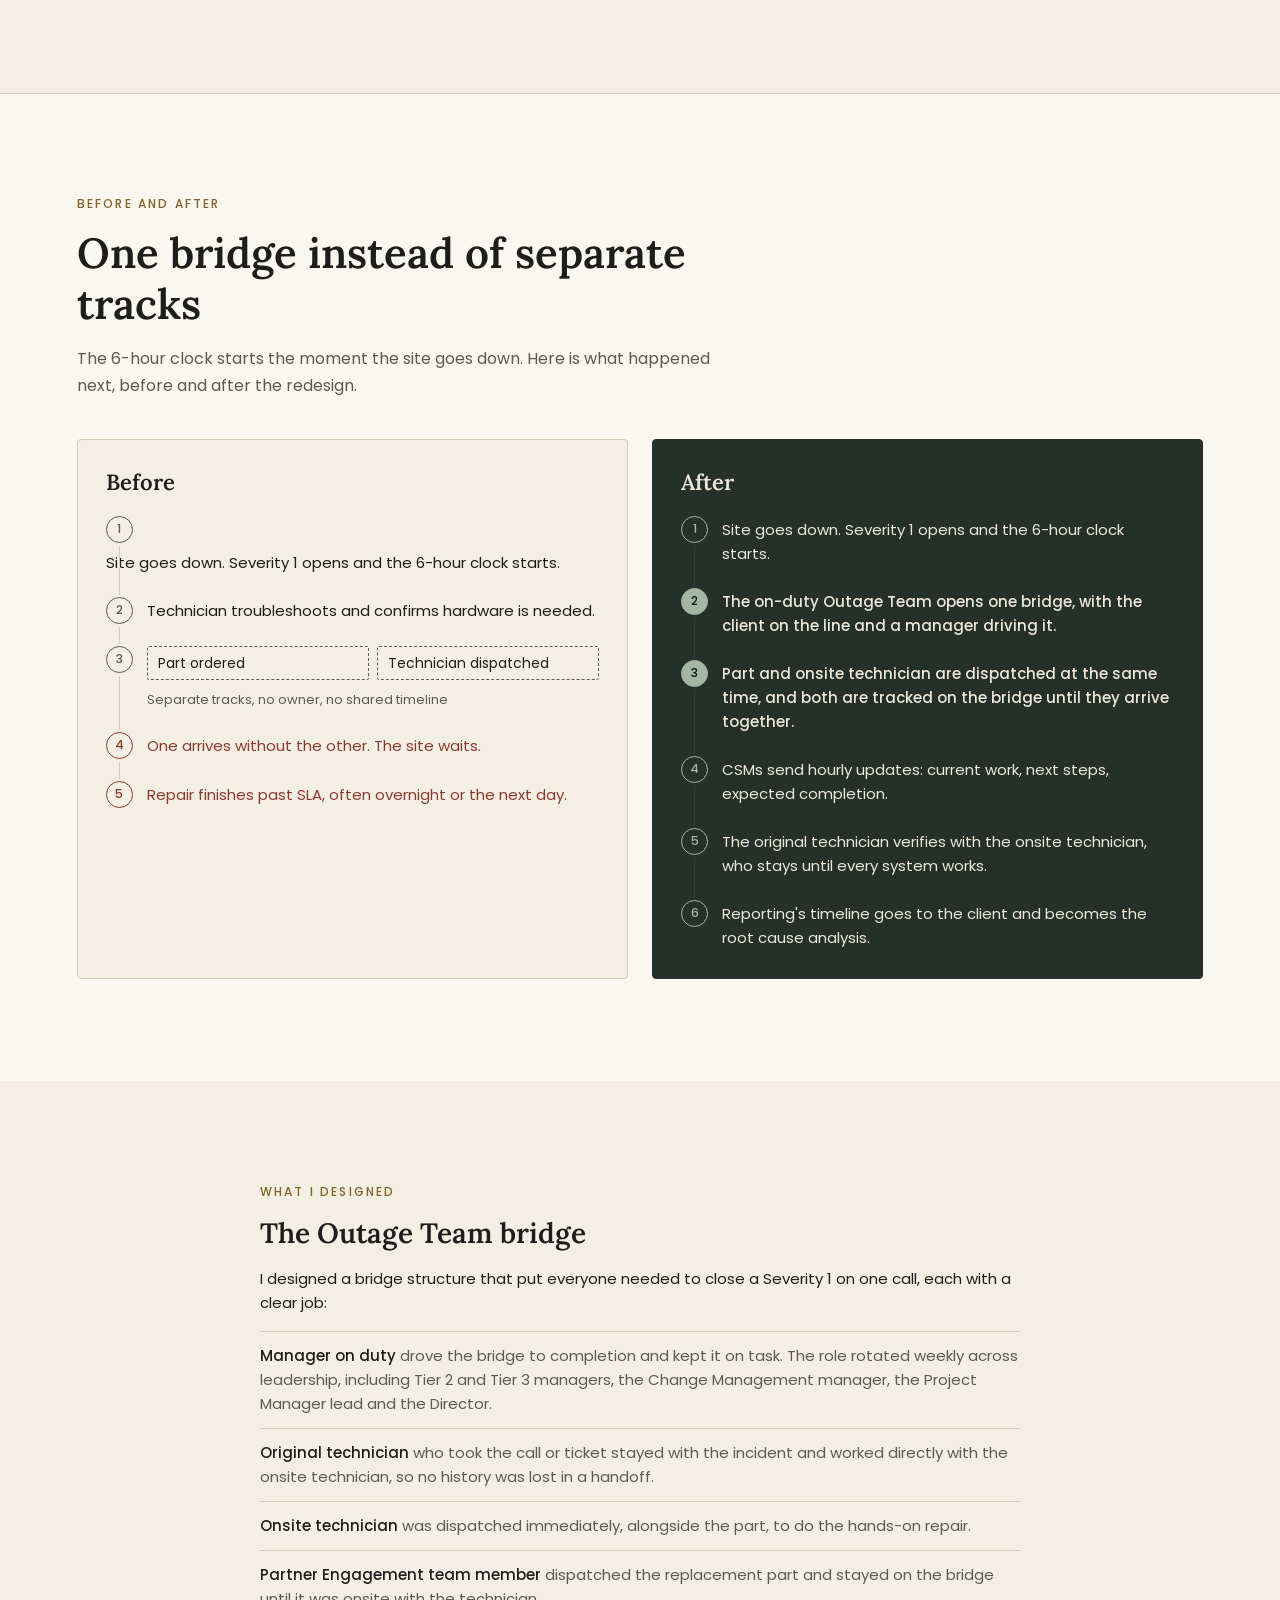
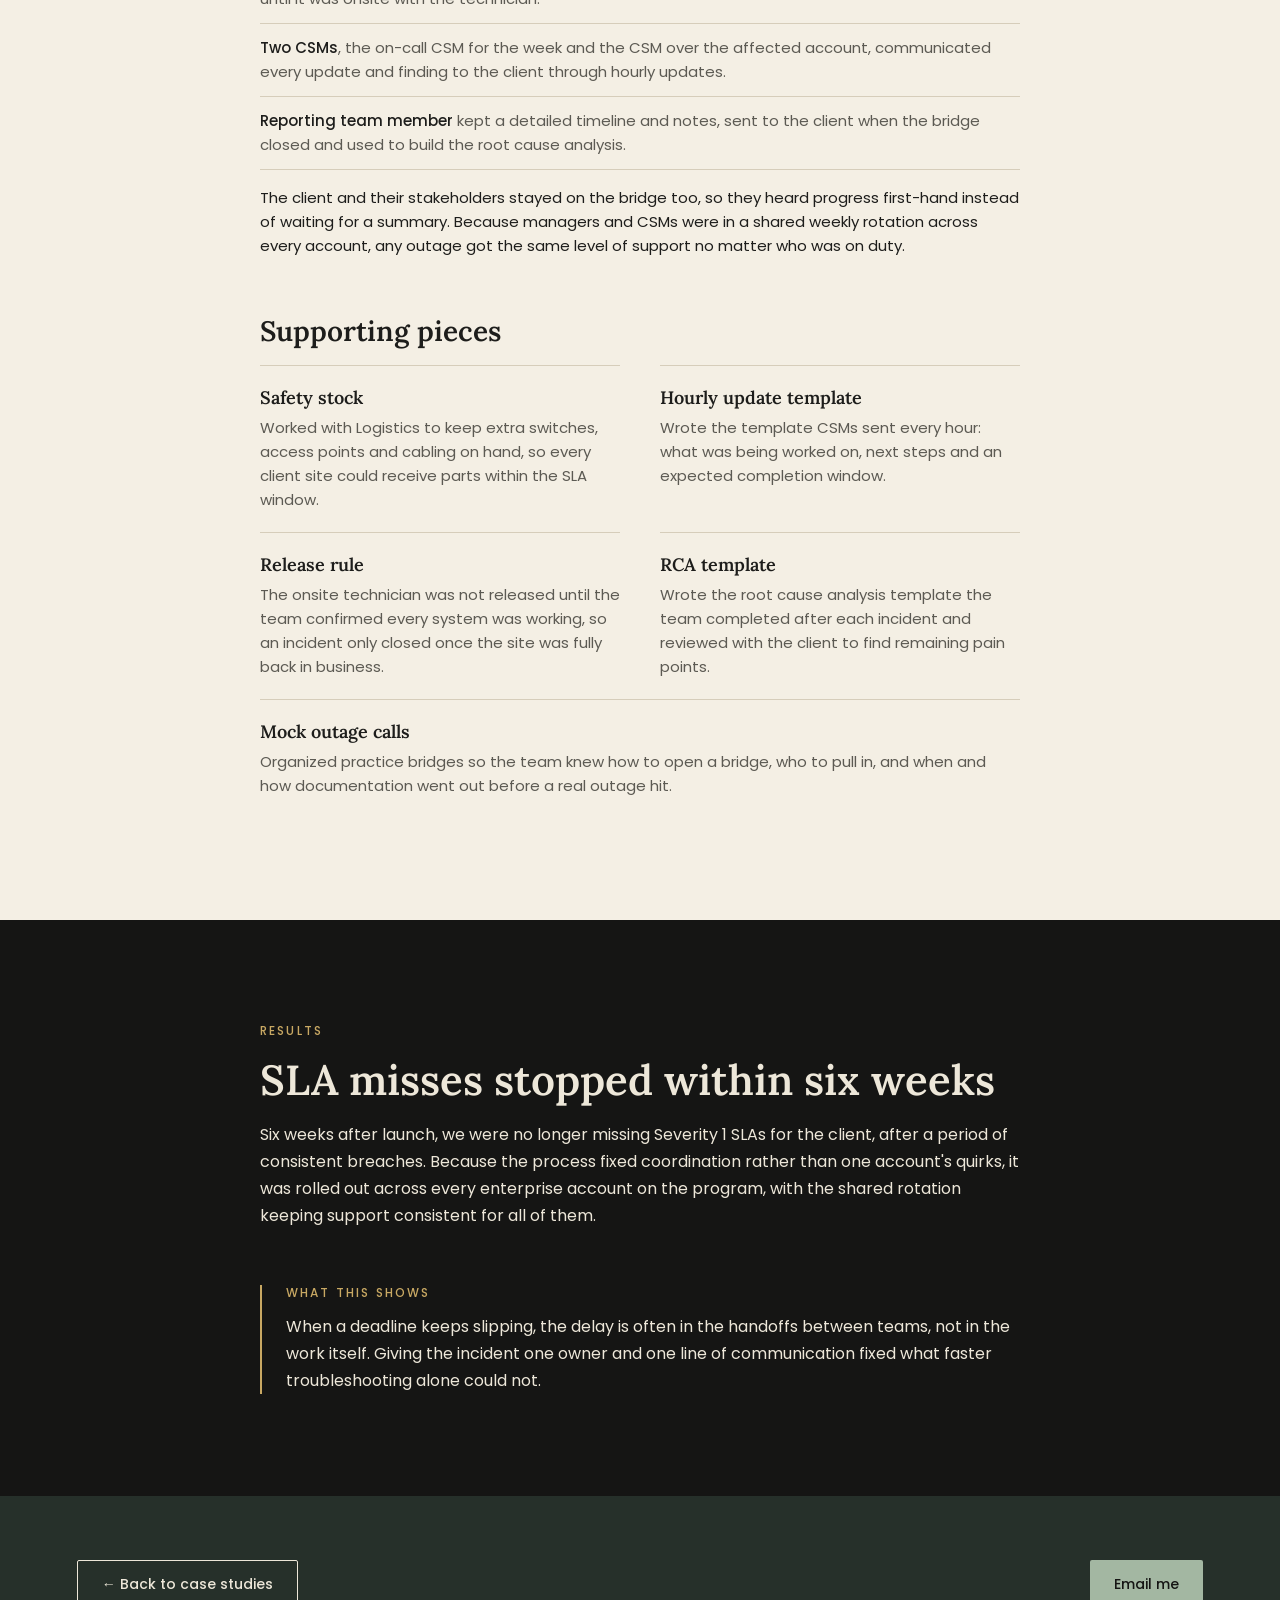
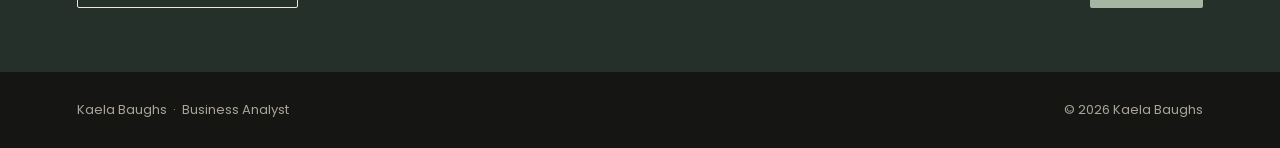
==== commit f10c9075: "Update outage-response.html" ====
--- a/outage-response.html
+++ b/outage-response.html
@@ -90,7 +90,7 @@
       <div class="flow flow-before">
         <p class="flow-head">Before</p>
         <ol>
-          <li><span class="flow-num">1</span><p>Site goes down. Severity 1 opens and the 6-hour clock starts.</p></li>
+          <li><span class="flow-num">1</span>Site goes down. Severity 1 opens and the 6-hour clock starts.</li>
           <li><span class="flow-num">2</span><p>Technician troubleshoots and confirms hardware is needed.</p></li>
           <li class="flow-split"><span class="flow-num">3</span><div class="split-pair"><p>Part ordered</p><p>Technician dispatched</p></div><p class="small muted">Separate tracks, no owner, no shared timeline</p></li>
           <li class="flow-pain"><span class="flow-num">4</span><p>One arrives without the other. The site waits.</p></li>
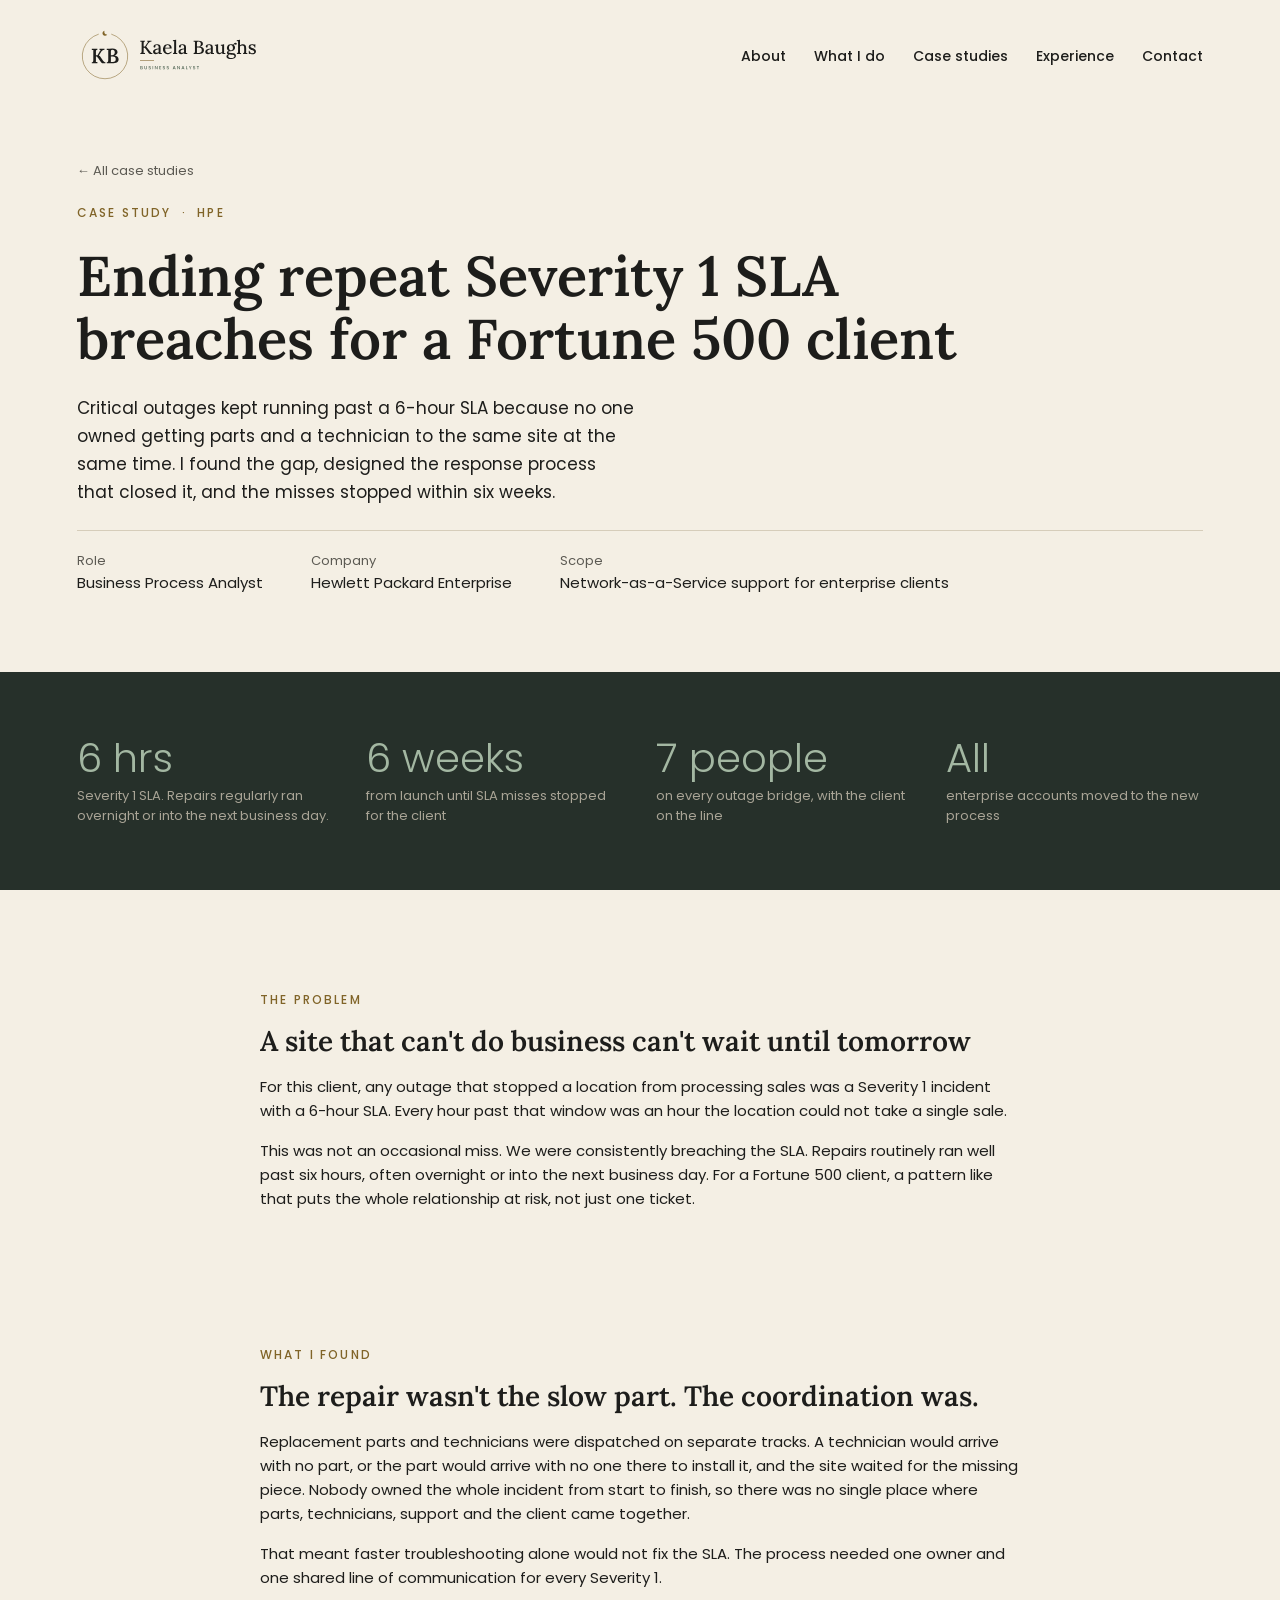
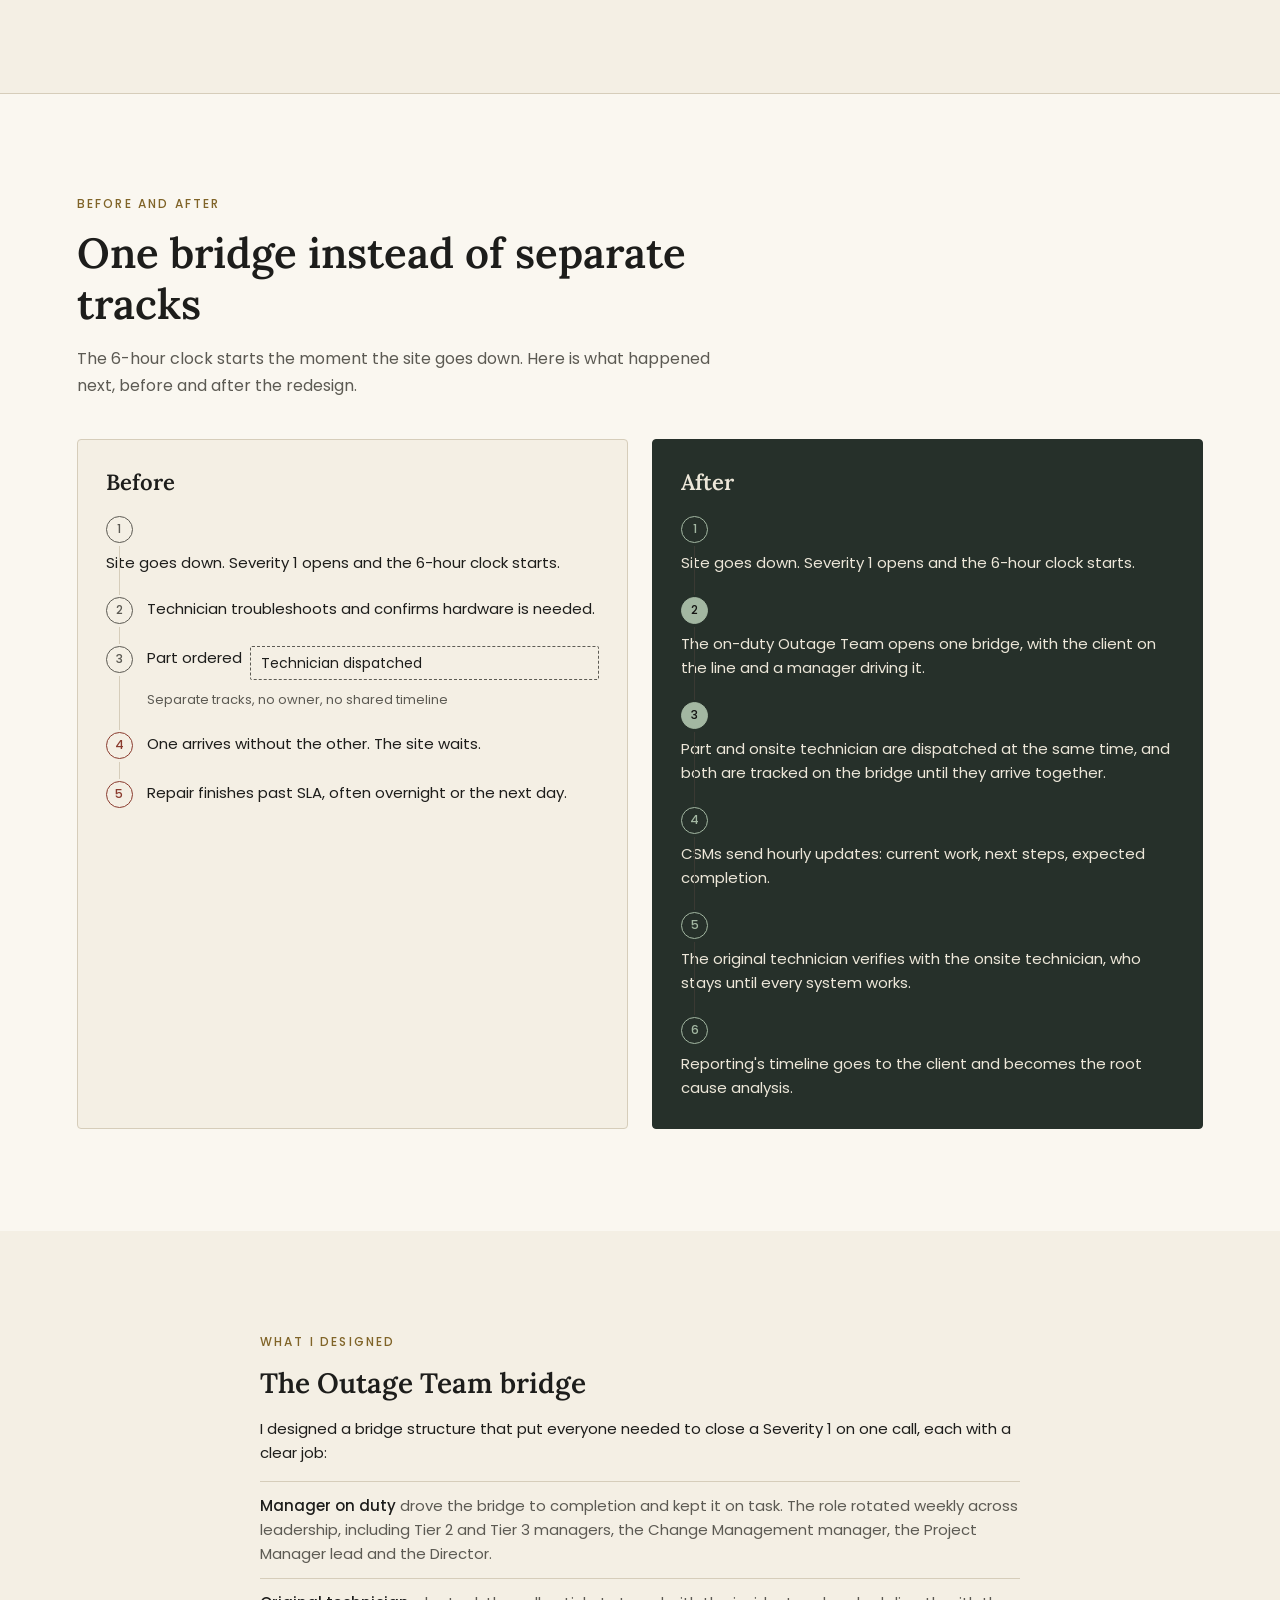
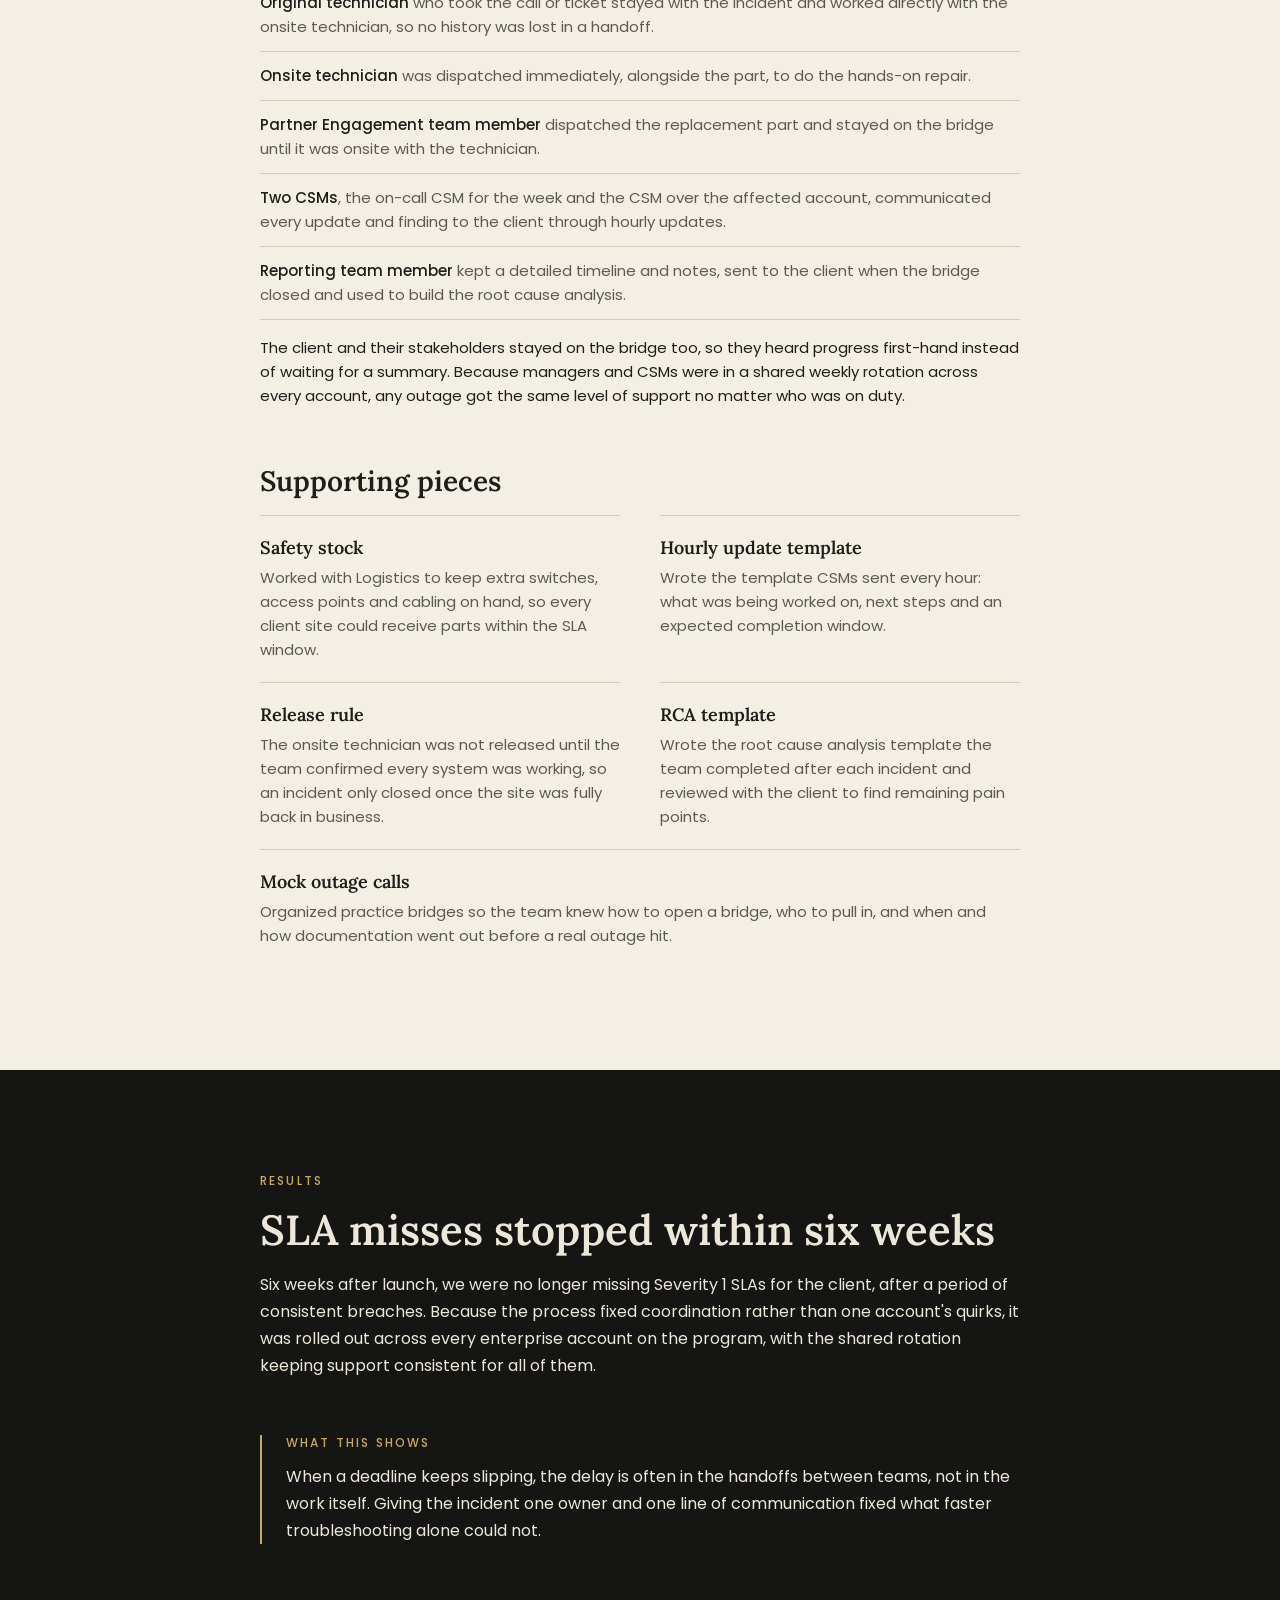
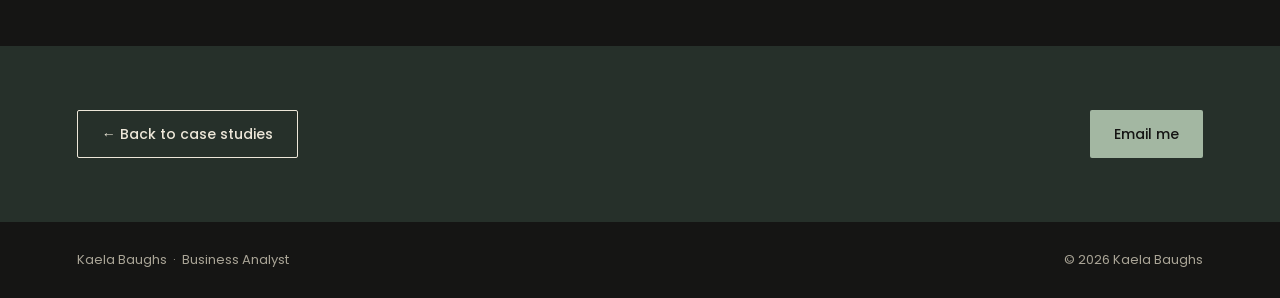
==== commit 31e0ec78: "Update outage-response.html" ====
--- a/outage-response.html
+++ b/outage-response.html
@@ -90,23 +90,23 @@
       <div class="flow flow-before">
         <p class="flow-head">Before</p>
         <ol>
-          <li><span class="flow-num">1</span>Site goes down. Severity 1 opens and the 6-hour clock starts.</li>
-          <li><span class="flow-num">2</span><p>Technician troubleshoots and confirms hardware is needed.</p></li>
-          <li class="flow-split"><span class="flow-num">3</span><div class="split-pair"><p>Part ordered</p><p>Technician dispatched</p></div><p class="small muted">Separate tracks, no owner, no shared timeline</p></li>
-          <li class="flow-pain"><span class="flow-num">4</span><p>One arrives without the other. The site waits.</p></li>
-          <li class="flow-pain"><span class="flow-num">5</span><p>Repair finishes past SLA, often overnight or the next day.</p></li>
+          <li><span class="flow-num">1</span> Site goes down. Severity 1 opens and the 6-hour clock starts.</li>
+          <li><span class="flow-num">2</span> Technician troubleshoots and confirms hardware is needed.</li>
+          <li class="flow-split"><span class="flow-num">3</span><div class="split-pair"> Part ordered<p>Technician dispatched</p></div><p class="small muted">Separate tracks, no owner, no shared timeline</p></li>
+          <li class="flow-pain"><span class="flow-num">4</span> One arrives without the other. The site waits.</li>
+          <li class="flow-pain"><span class="flow-num">5</span> Repair finishes past SLA, often overnight or the next day.</li>
         </ol>
       </div>
 
       <div class="flow flow-after">
         <p class="flow-head">After</p>
         <ol>
-          <li><span class="flow-num">1</span><p>Site goes down. Severity 1 opens and the 6-hour clock starts.</p></li>
-          <li class="flow-key"><span class="flow-num">2</span><p>The on-duty Outage Team opens one bridge, with the client on the line and a manager driving it.</p></li>
-          <li class="flow-key"><span class="flow-num">3</span><p>Part and onsite technician are dispatched at the same time, and both are tracked on the bridge until they arrive together.</p></li>
-          <li><span class="flow-num">4</span><p>CSMs send hourly updates: current work, next steps, expected completion.</p></li>
-          <li><span class="flow-num">5</span><p>The original technician verifies with the onsite technician, who stays until every system works.</p></li>
-          <li><span class="flow-num">6</span><p>Reporting's timeline goes to the client and becomes the root cause analysis.</p></li>
+          <li><span class="flow-num">1</span> Site goes down. Severity 1 opens and the 6-hour clock starts.</li>
+          <li class="flow-key"><span class="flow-num">2</span> The on-duty Outage Team opens one bridge, with the client on the line and a manager driving it.</li>
+          <li class="flow-key"><span class="flow-num">3</span> Part and onsite technician are dispatched at the same time, and both are tracked on the bridge until they arrive together.</li>
+          <li><span class="flow-num">4</span> CSMs send hourly updates: current work, next steps, expected completion.</li>
+          <li><span class="flow-num">5</span> The original technician verifies with the onsite technician, who stays until every system works.</li>
+          <li><span class="flow-num">6</span> Reporting's timeline goes to the client and becomes the root cause analysis.</li>
         </ol>
       </div>
     </div>
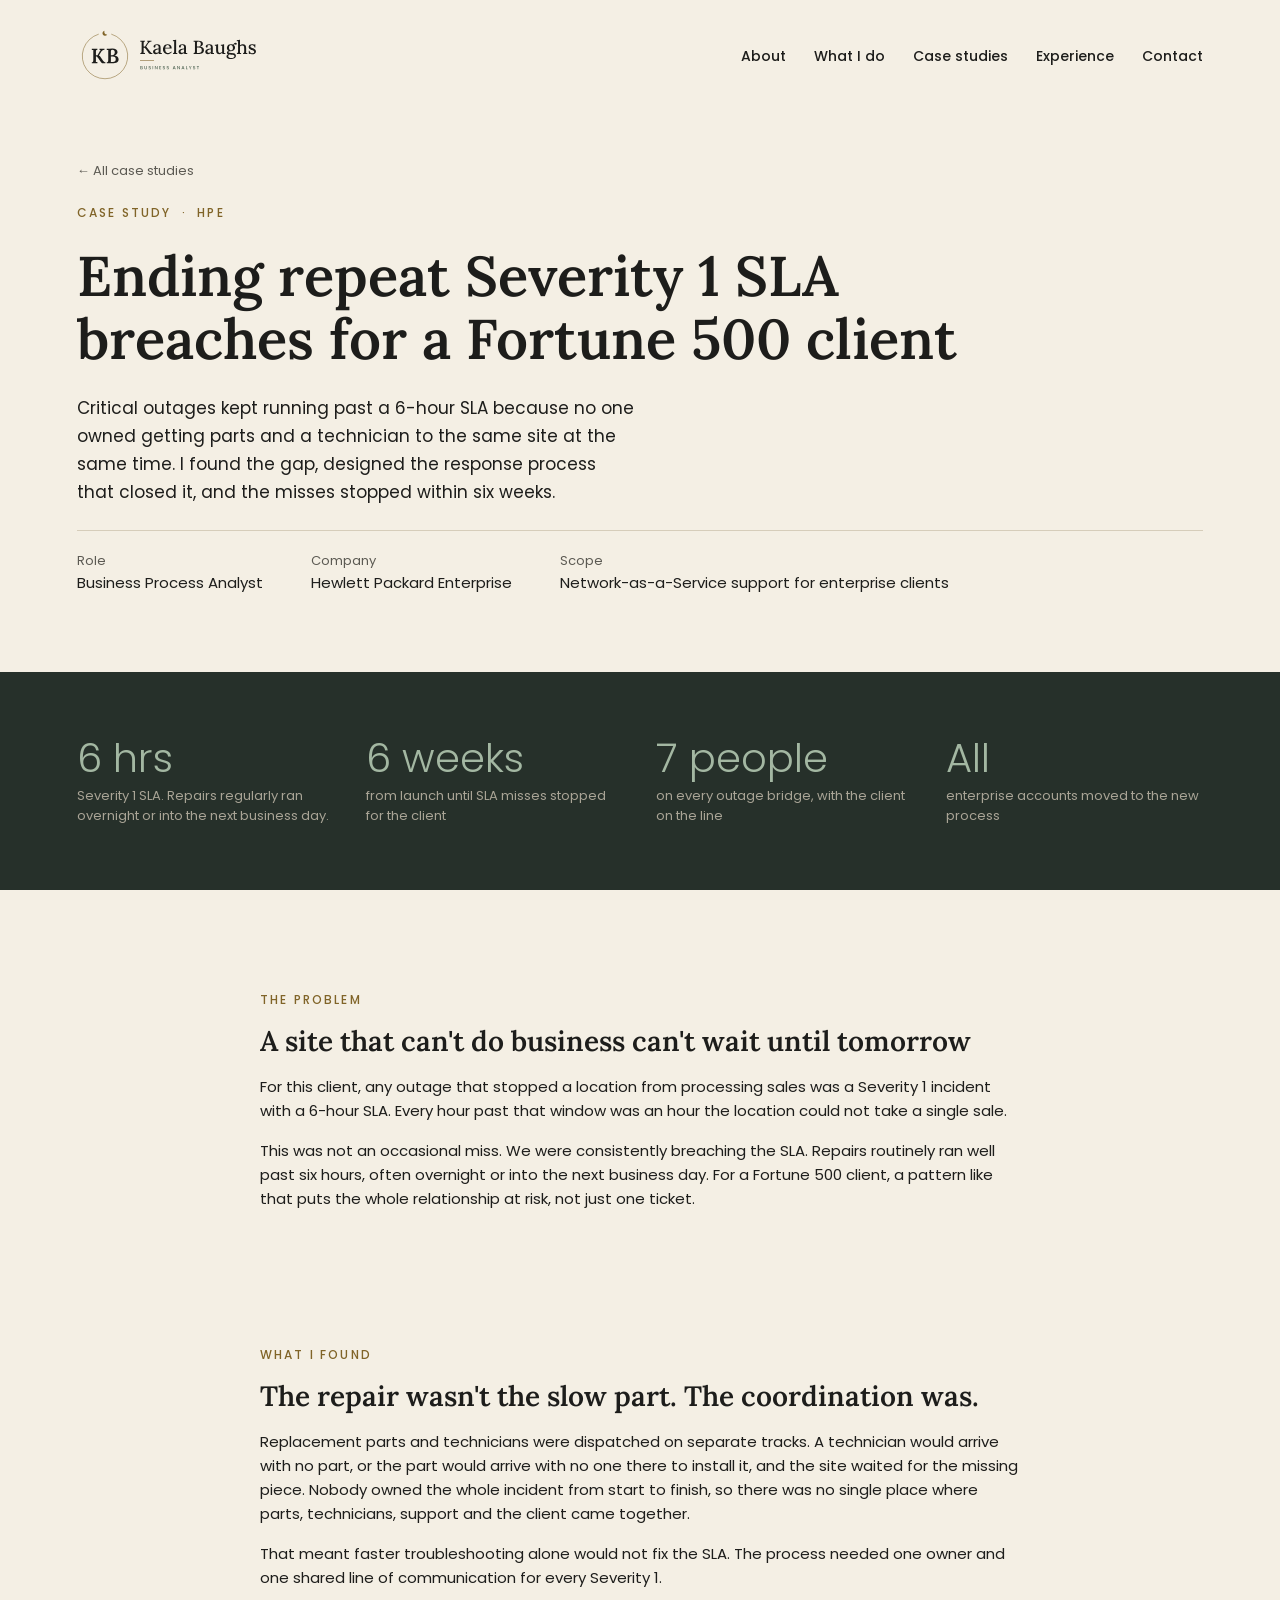
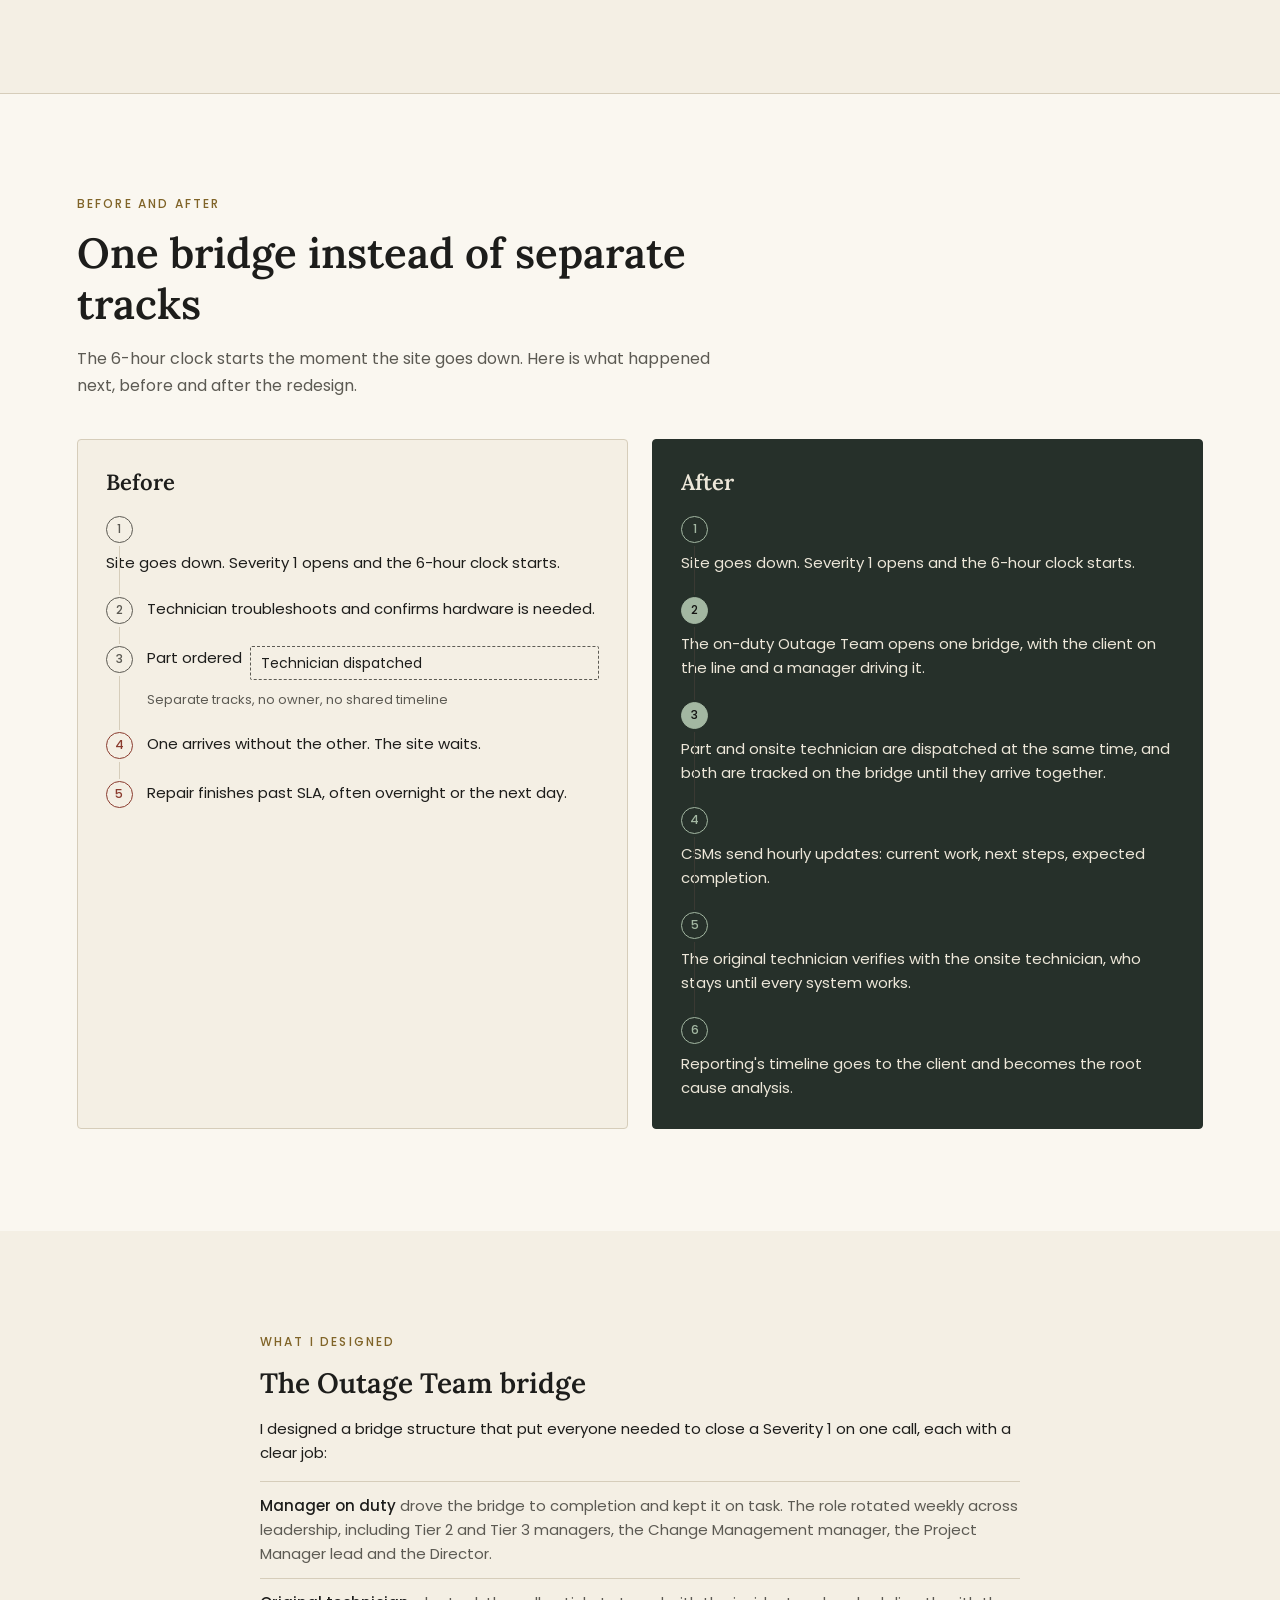
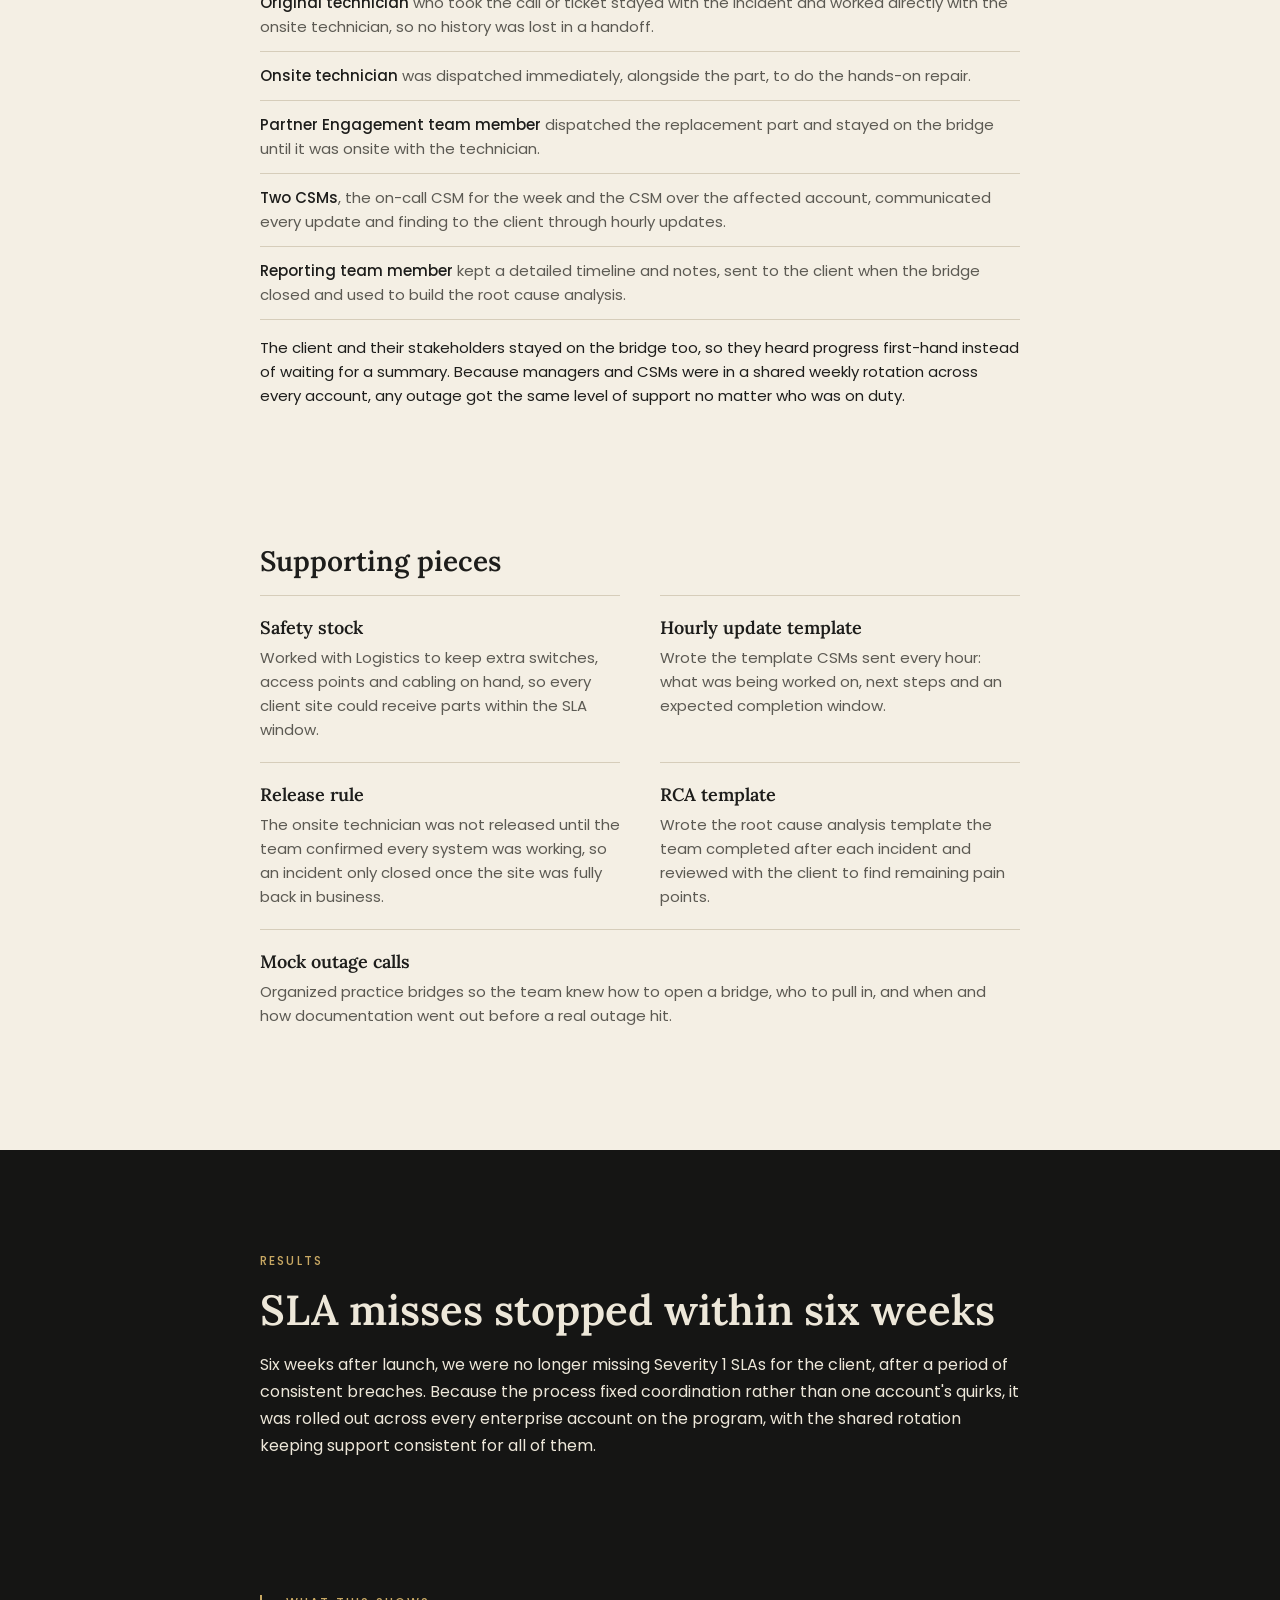
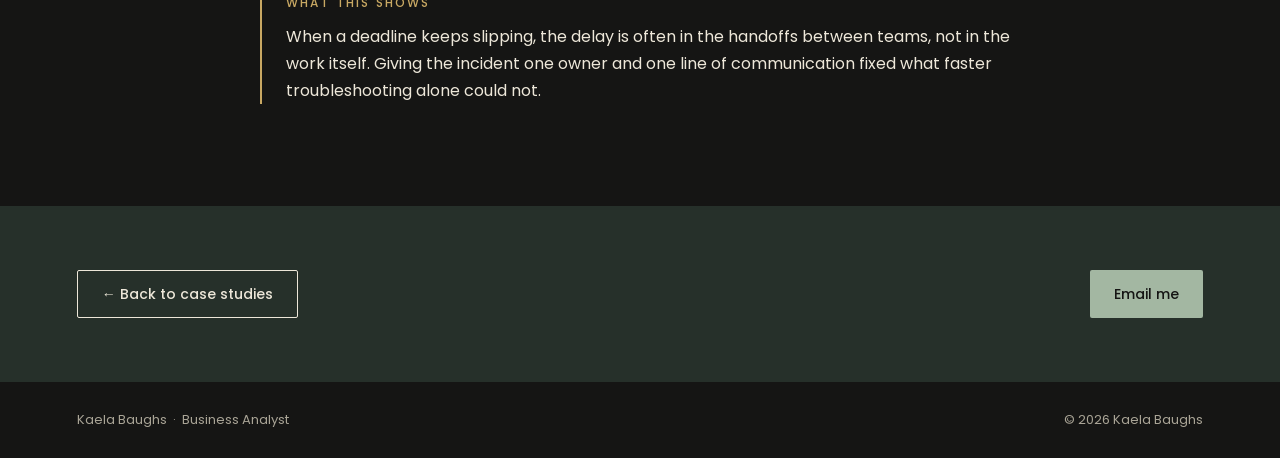
==== commit 83ea3448: "Update outage-response.html" ====
--- a/outage-response.html
+++ b/outage-response.html
@@ -130,7 +130,7 @@
         <li><strong>Reporting team member</strong> kept a detailed timeline and notes, sent to the client when the bridge closed and used to build the root cause analysis.</li>
       </ul>
       <p>The client and their stakeholders stayed on the bridge too, so they heard progress first-hand instead of waiting for a summary. Because managers and CSMs were in a shared weekly rotation across every account, any outage got the same level of support no matter who was on duty.</p>
-    </div>
+    </div><br>
 
     <div class="case-block">
       <h2 class="card-title case-h2">Supporting pieces</h2>
@@ -153,7 +153,7 @@
       <p class="eyebrow">Results</p>
       <h2 class="section-title">SLA misses stopped within six weeks</h2>
       <p class="lead">Six weeks after launch, we were no longer missing Severity 1 SLAs for the client, after a period of consistent breaches. Because the process fixed coordination rather than one account's quirks, it was rolled out across every enterprise account on the program, with the shared rotation keeping support consistent for all of them.</p>
-    </div>
+    </div><br>
     <div class="case-takeaway">
       <p class="eyebrow">What this shows</p>
       <p class="lead">When a deadline keeps slipping, the delay is often in the handoffs between teams, not in the work itself. Giving the incident one owner and one line of communication fixed what faster troubleshooting alone could not.</p>
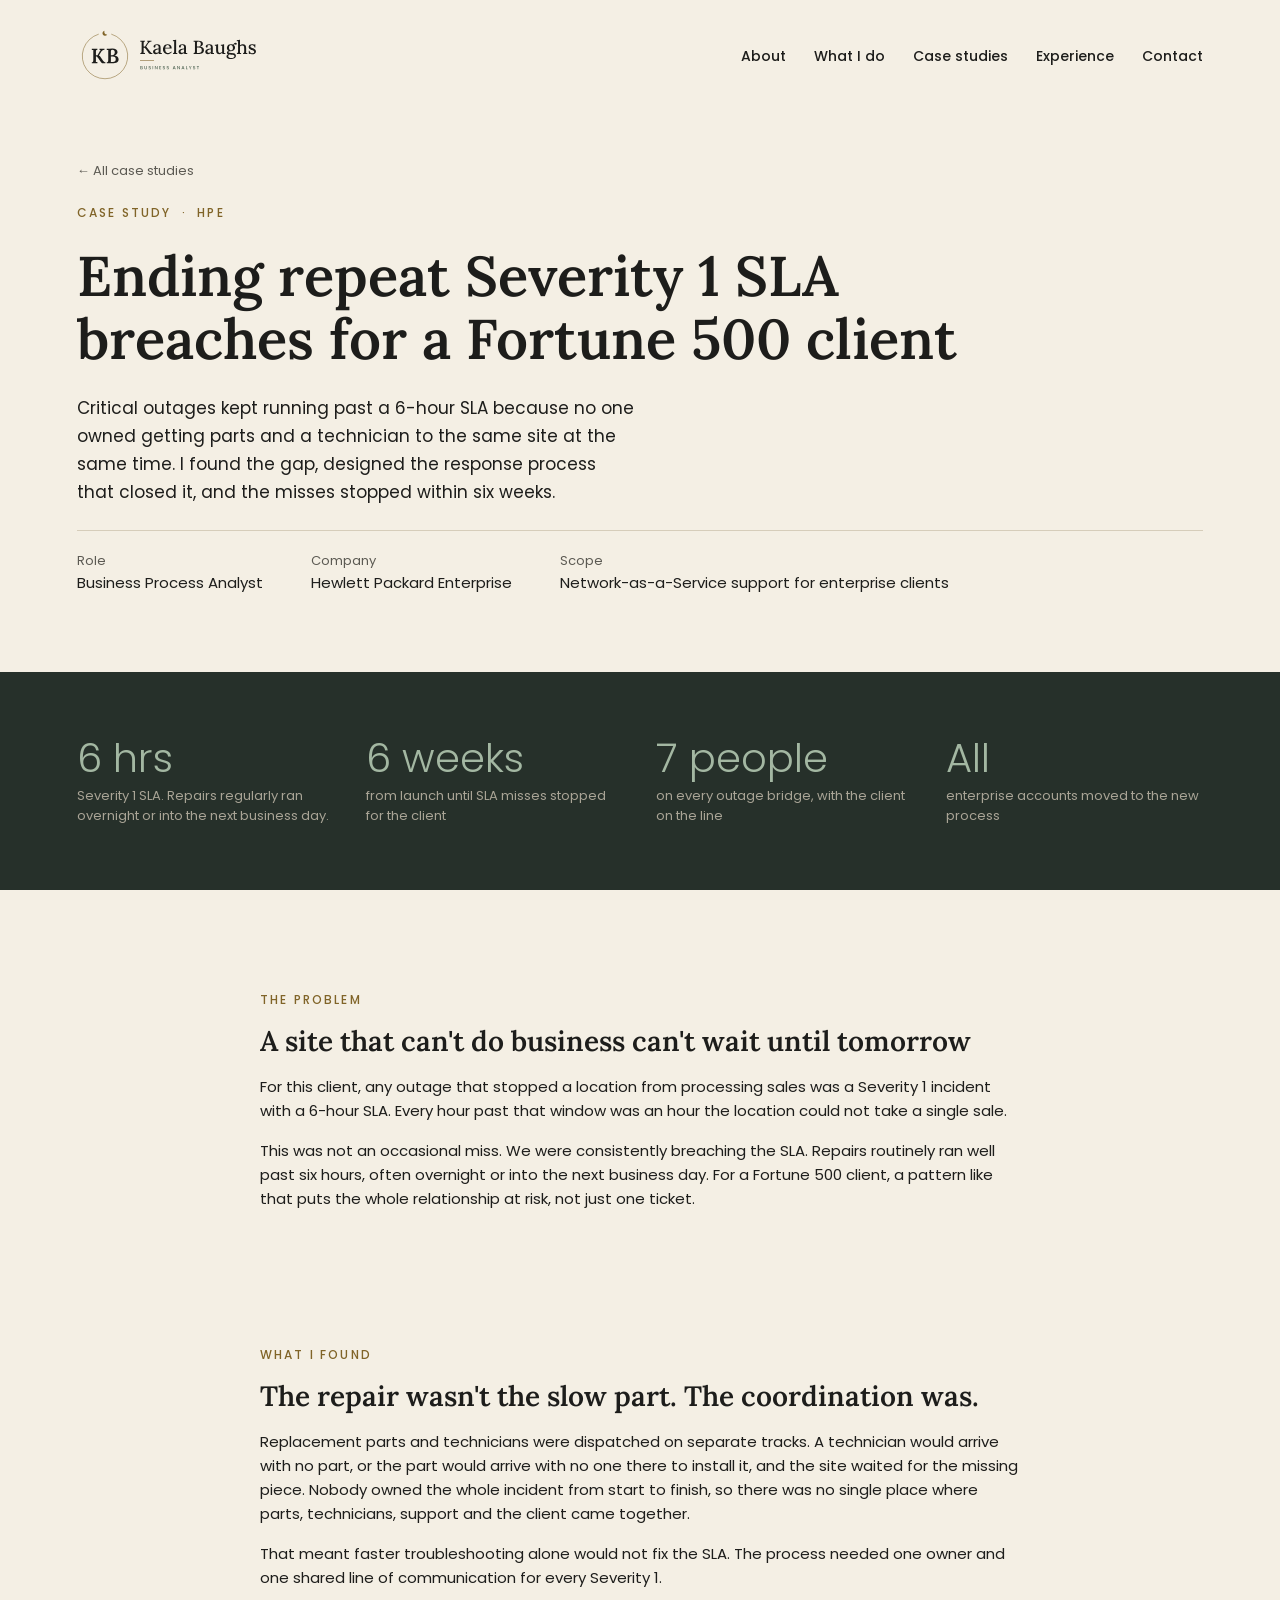
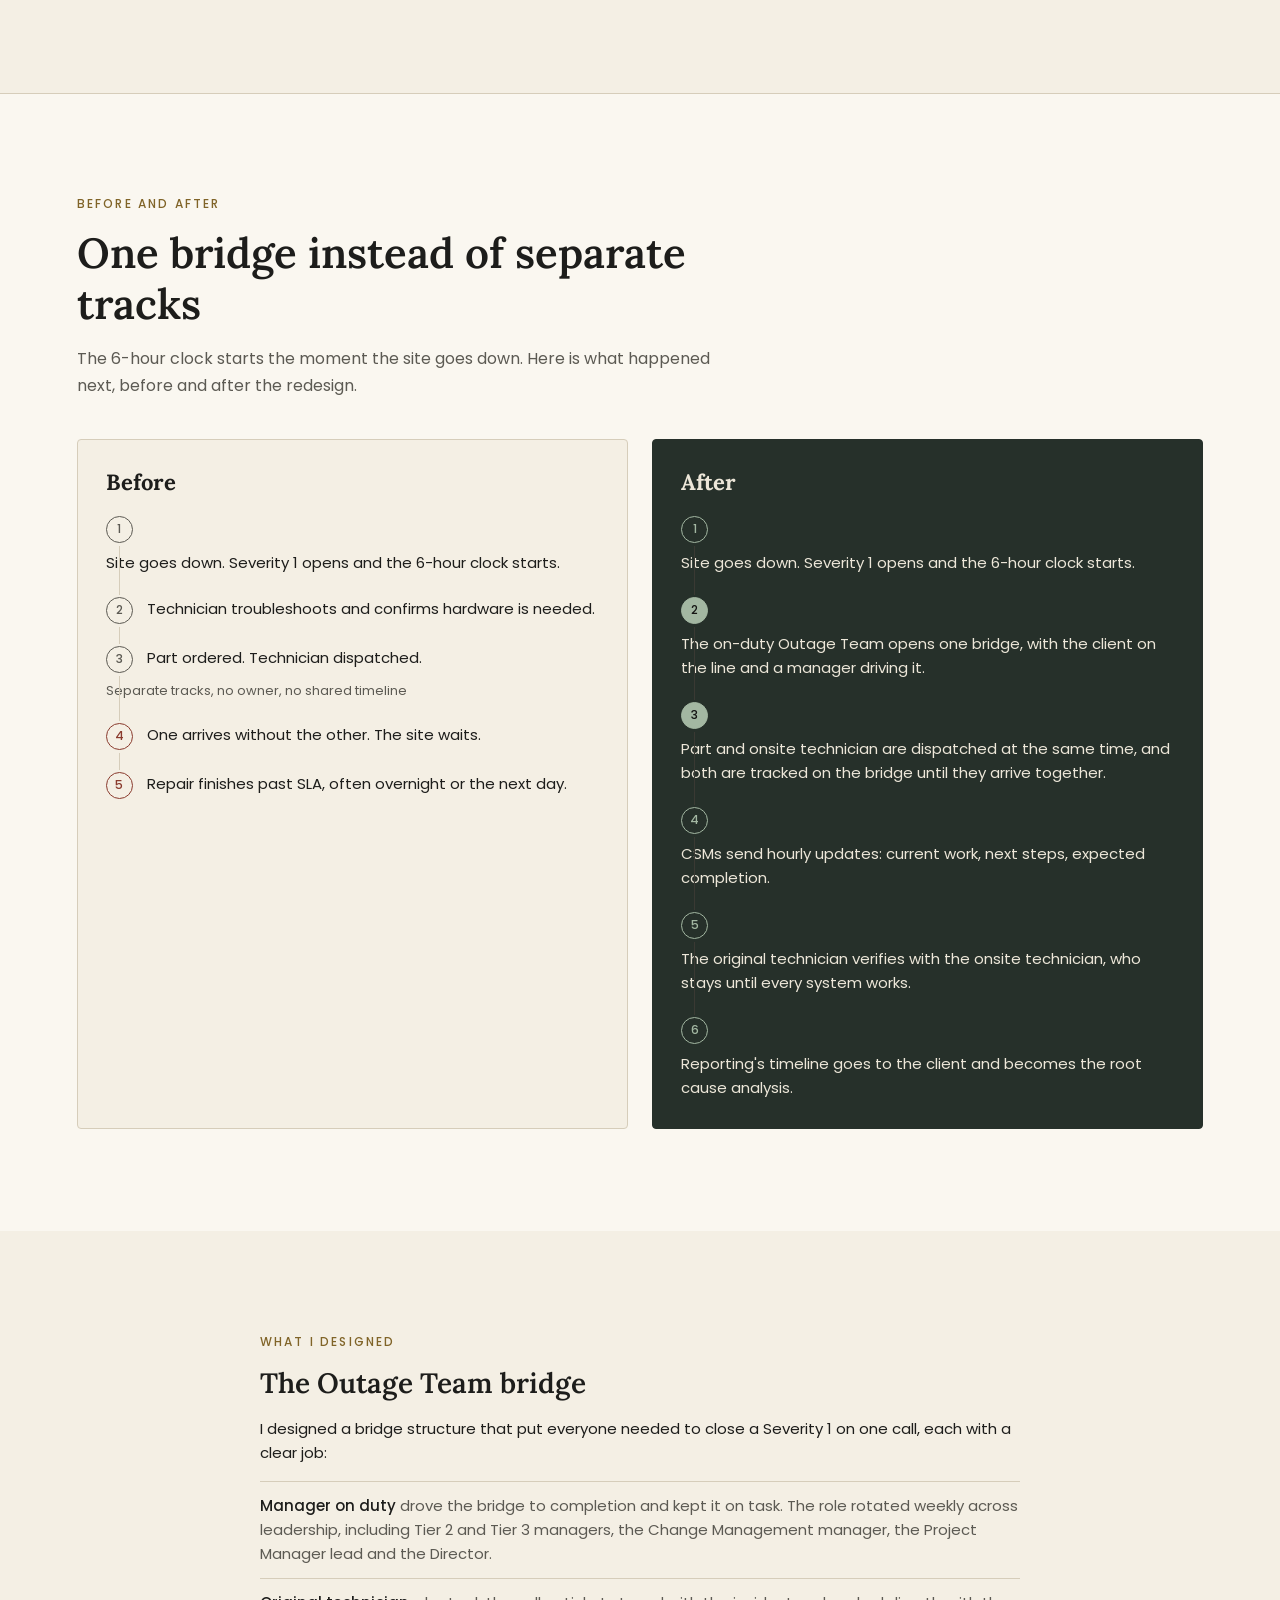
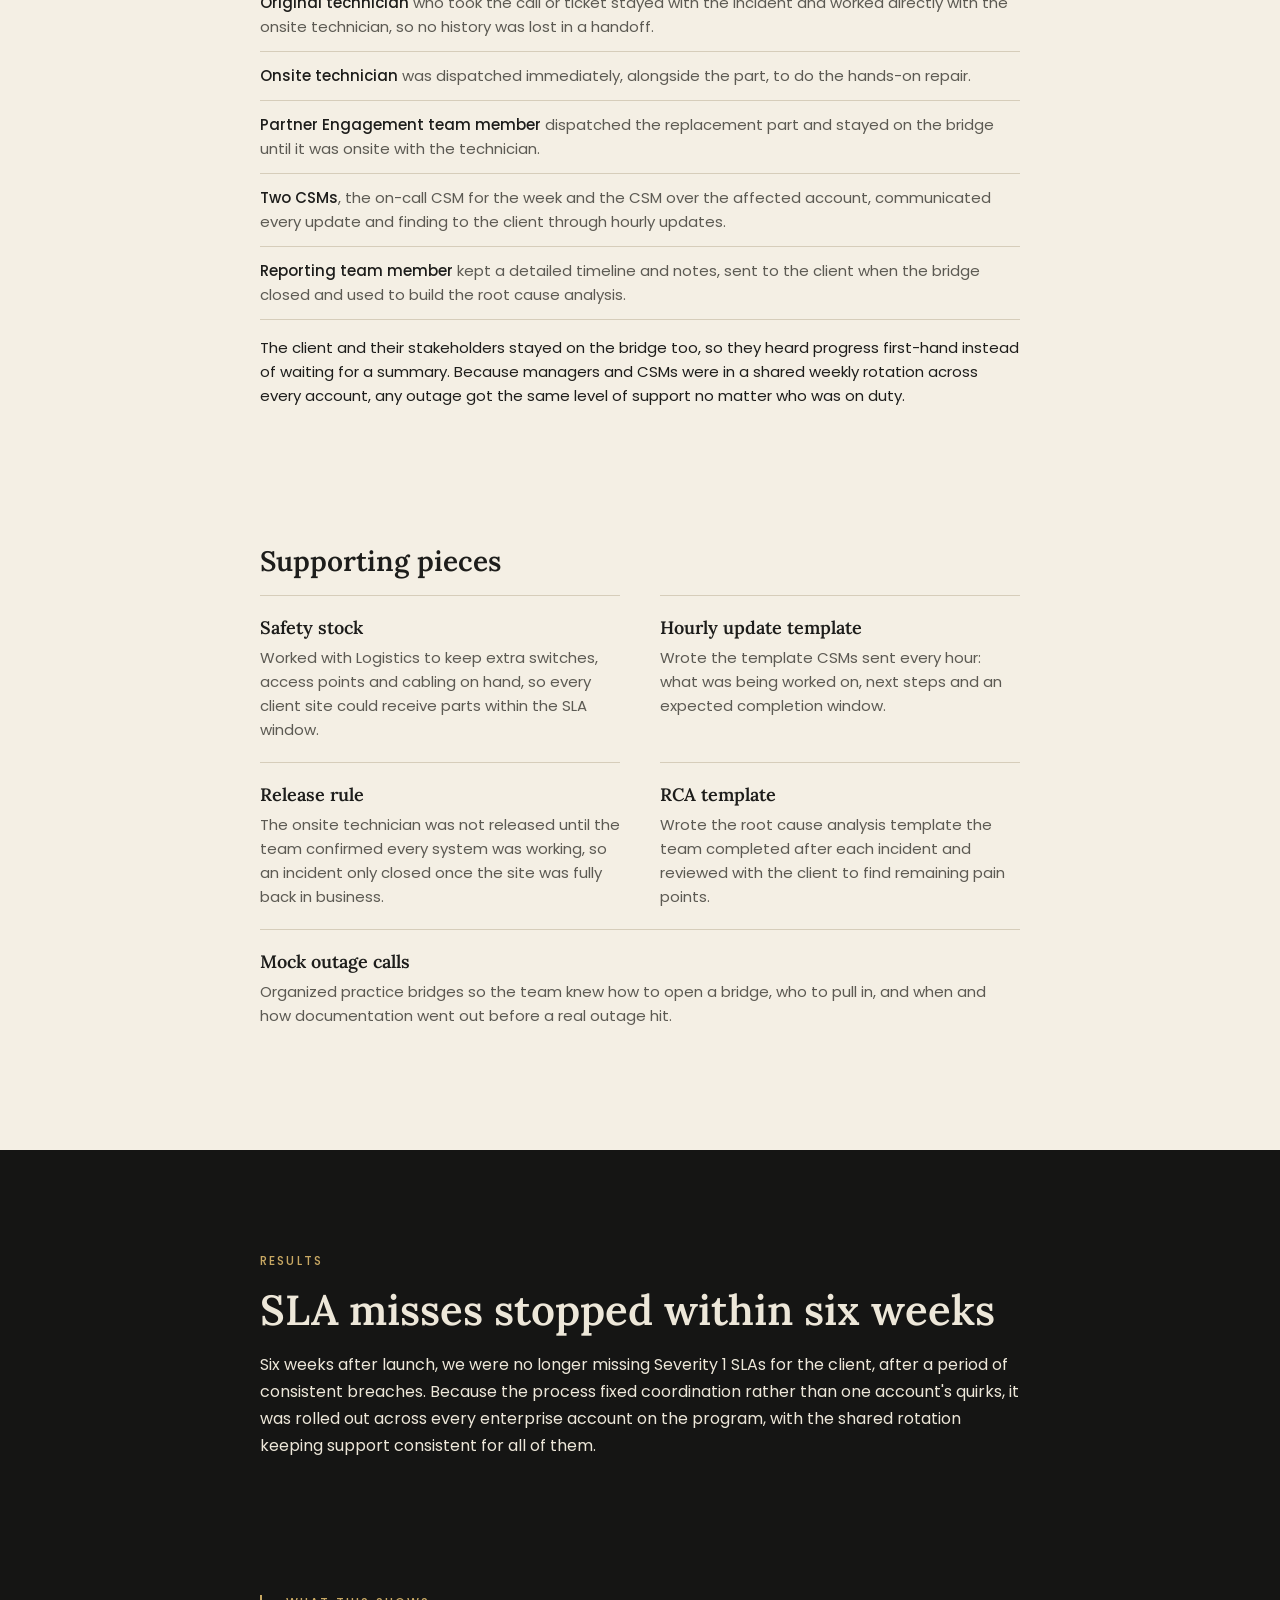
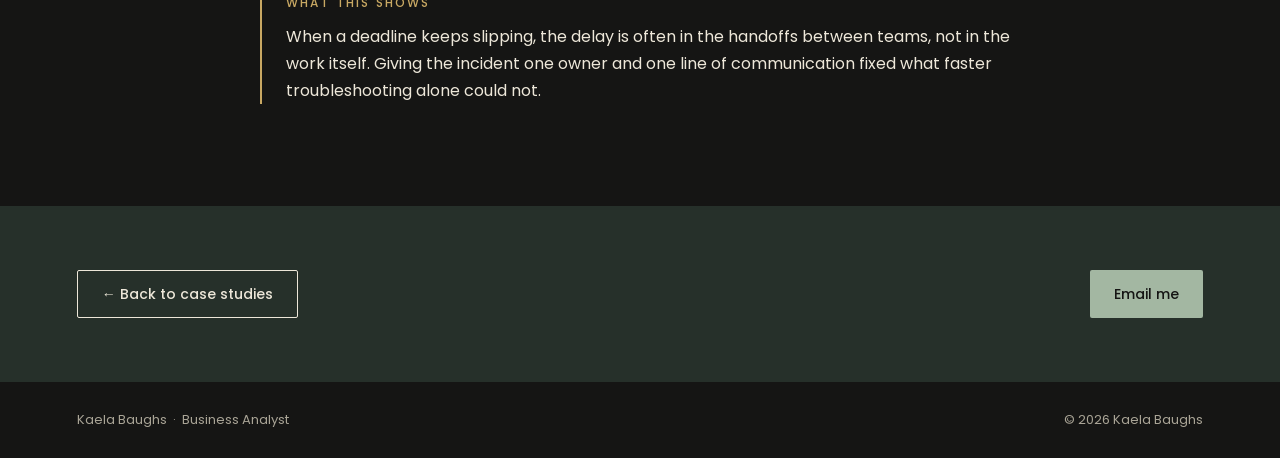
==== commit cccaa957: "Update outage-response.html" ====
--- a/outage-response.html
+++ b/outage-response.html
@@ -88,18 +88,18 @@
 
     <div class="flow-compare">
       <div class="flow flow-before">
-        <p class="flow-head">Before</p>
+        <p class="flow-head"><strong>Before</strong></p>
         <ol>
           <li><span class="flow-num">1</span> Site goes down. Severity 1 opens and the 6-hour clock starts.</li>
           <li><span class="flow-num">2</span> Technician troubleshoots and confirms hardware is needed.</li>
-          <li class="flow-split"><span class="flow-num">3</span><div class="split-pair"> Part ordered<p>Technician dispatched</p></div><p class="small muted">Separate tracks, no owner, no shared timeline</p></li>
+          <li><span class="flow-num">3</span> Part ordered. Technician dispatched. <span class="small muted">Separate tracks, no owner, no shared timeline</li>
           <li class="flow-pain"><span class="flow-num">4</span> One arrives without the other. The site waits.</li>
           <li class="flow-pain"><span class="flow-num">5</span> Repair finishes past SLA, often overnight or the next day.</li>
         </ol>
       </div>
 
       <div class="flow flow-after">
-        <p class="flow-head">After</p>
+        <p class="flow-head"><strong>After</strong></p>
         <ol>
           <li><span class="flow-num">1</span> Site goes down. Severity 1 opens and the 6-hour clock starts.</li>
           <li class="flow-key"><span class="flow-num">2</span> The on-duty Outage Team opens one bridge, with the client on the line and a manager driving it.</li>
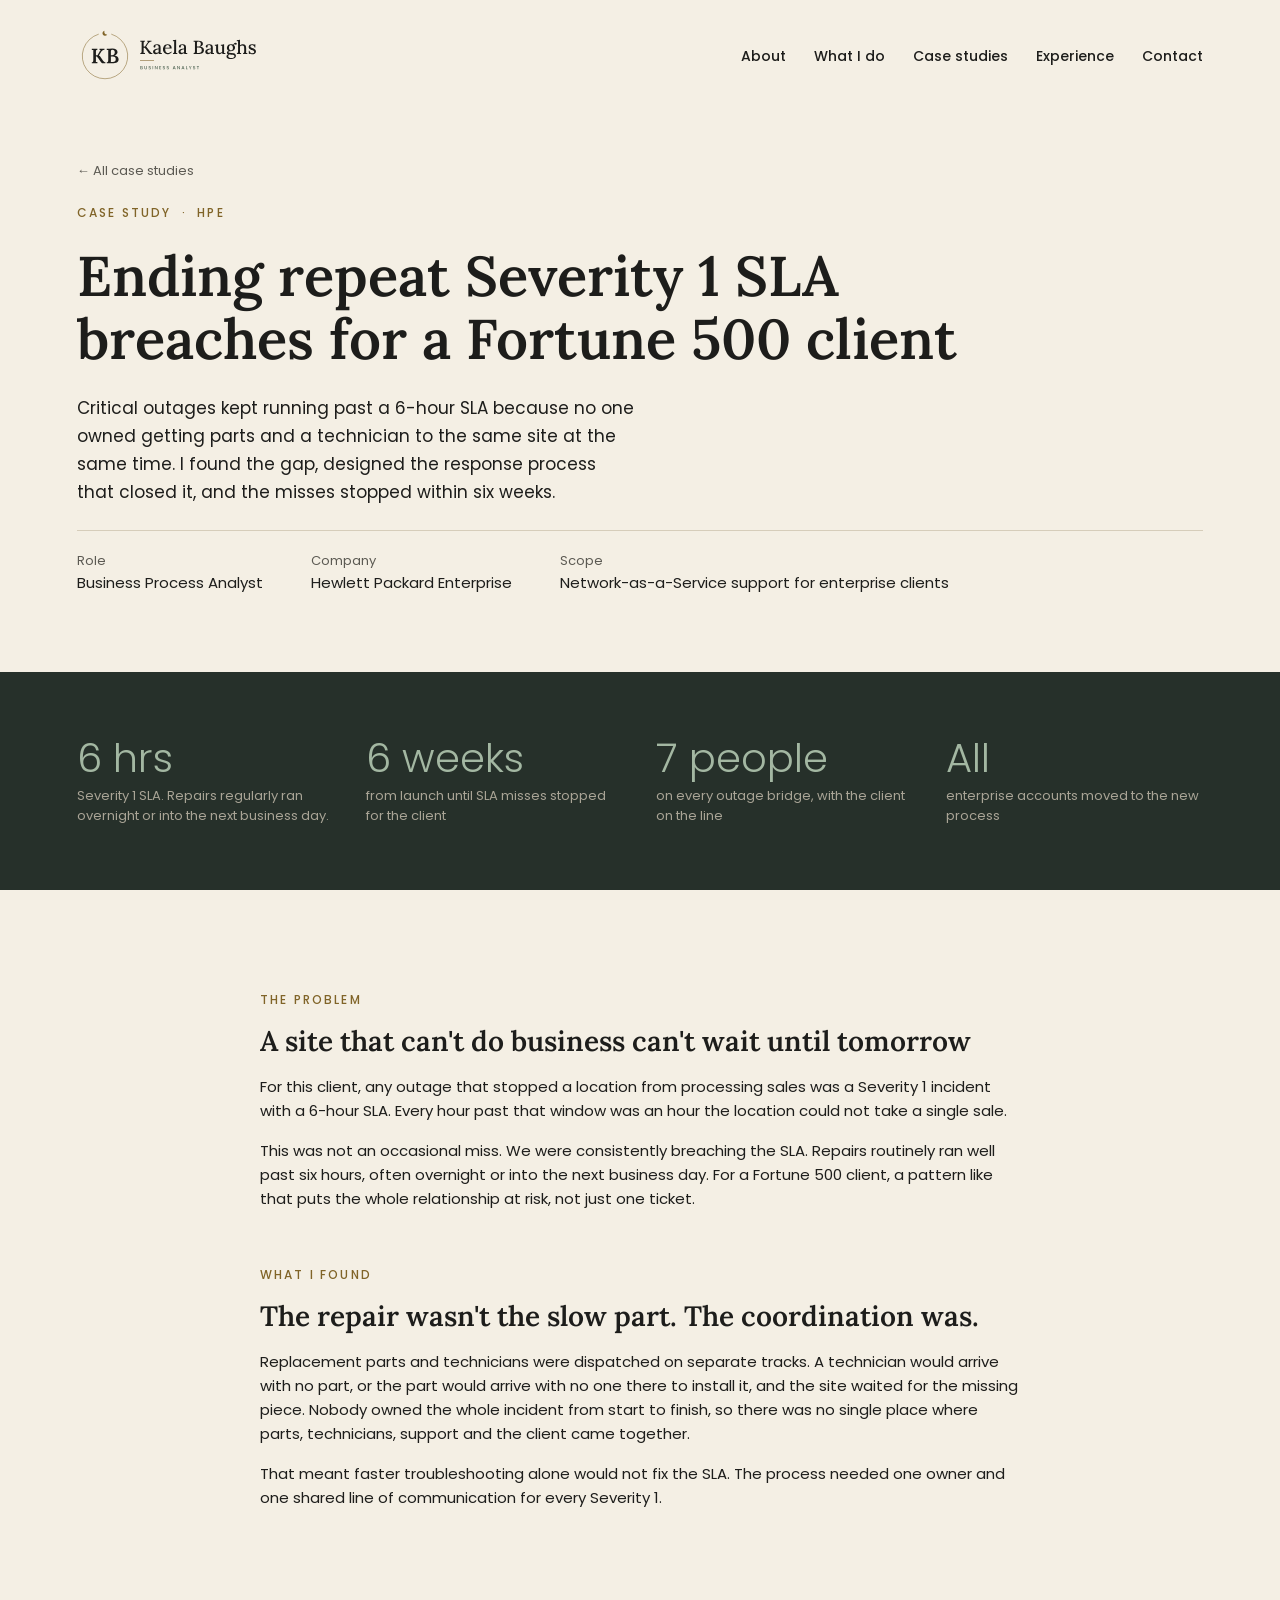
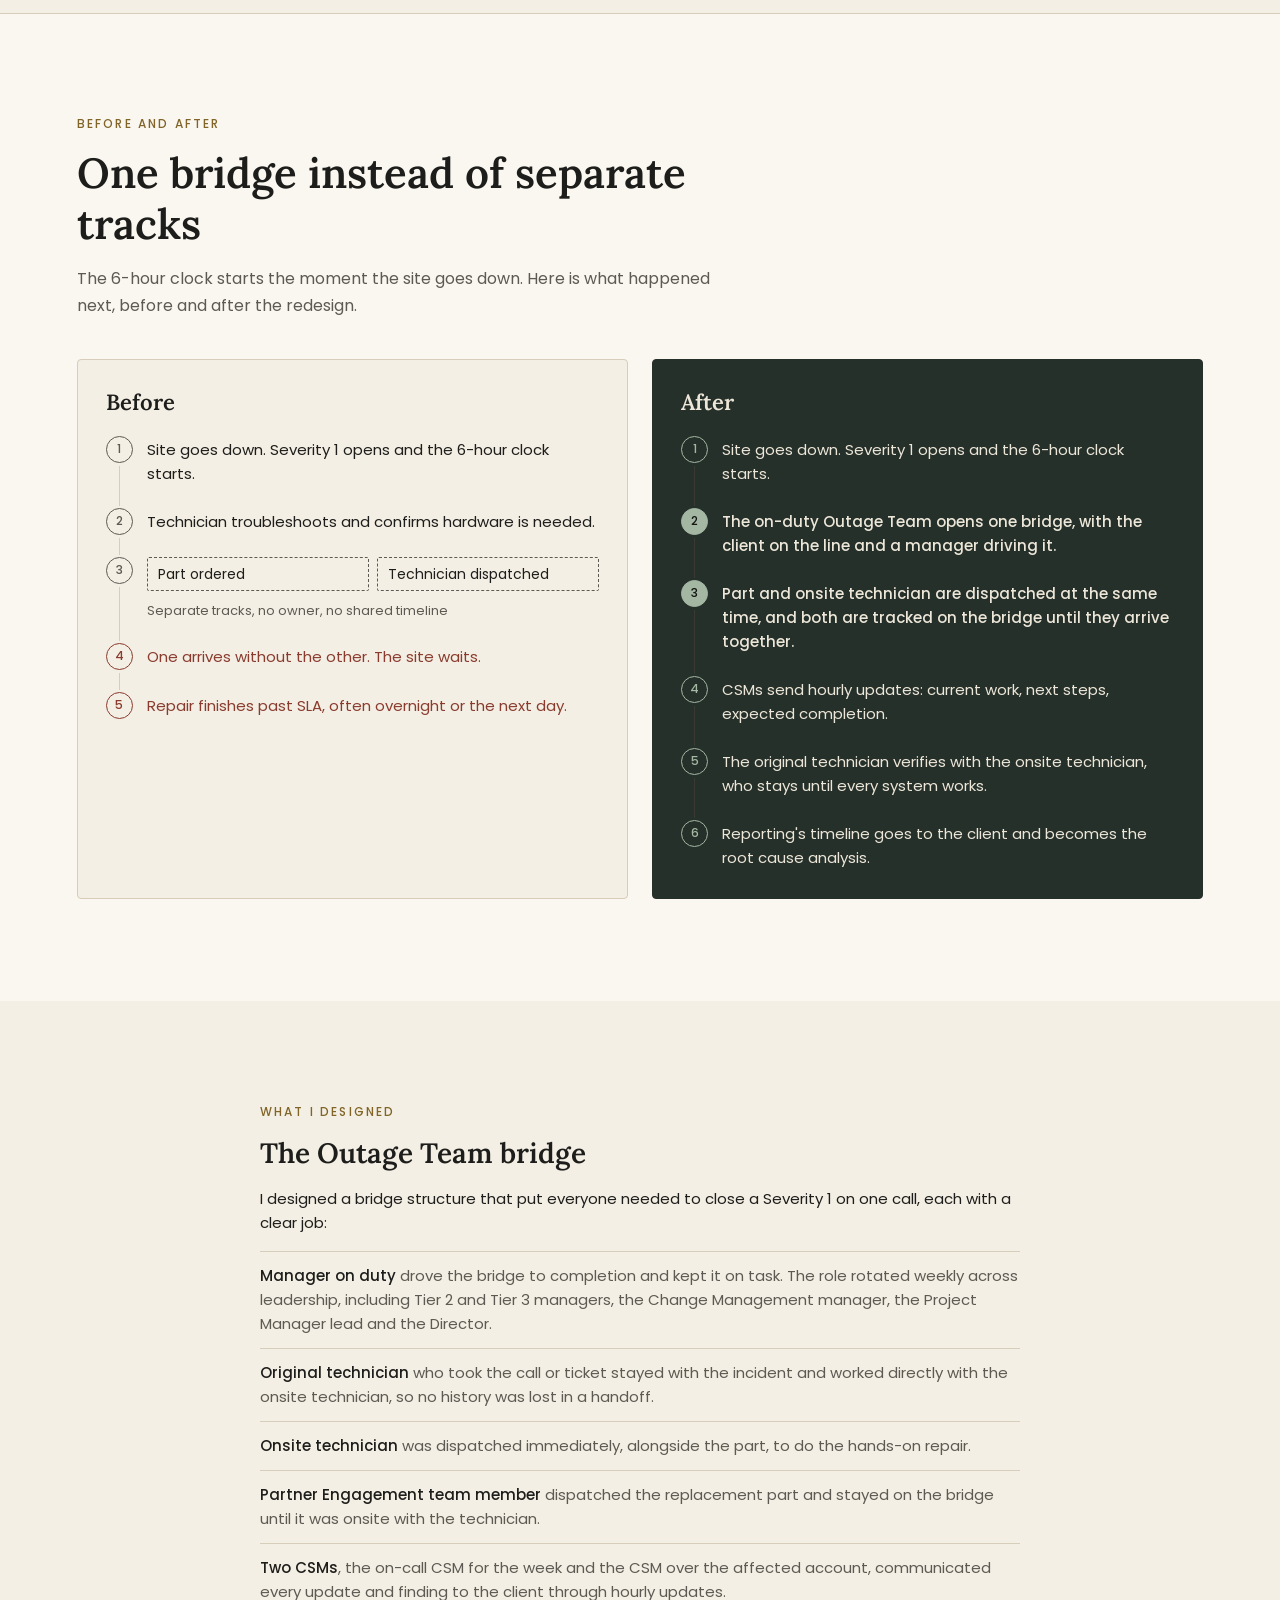
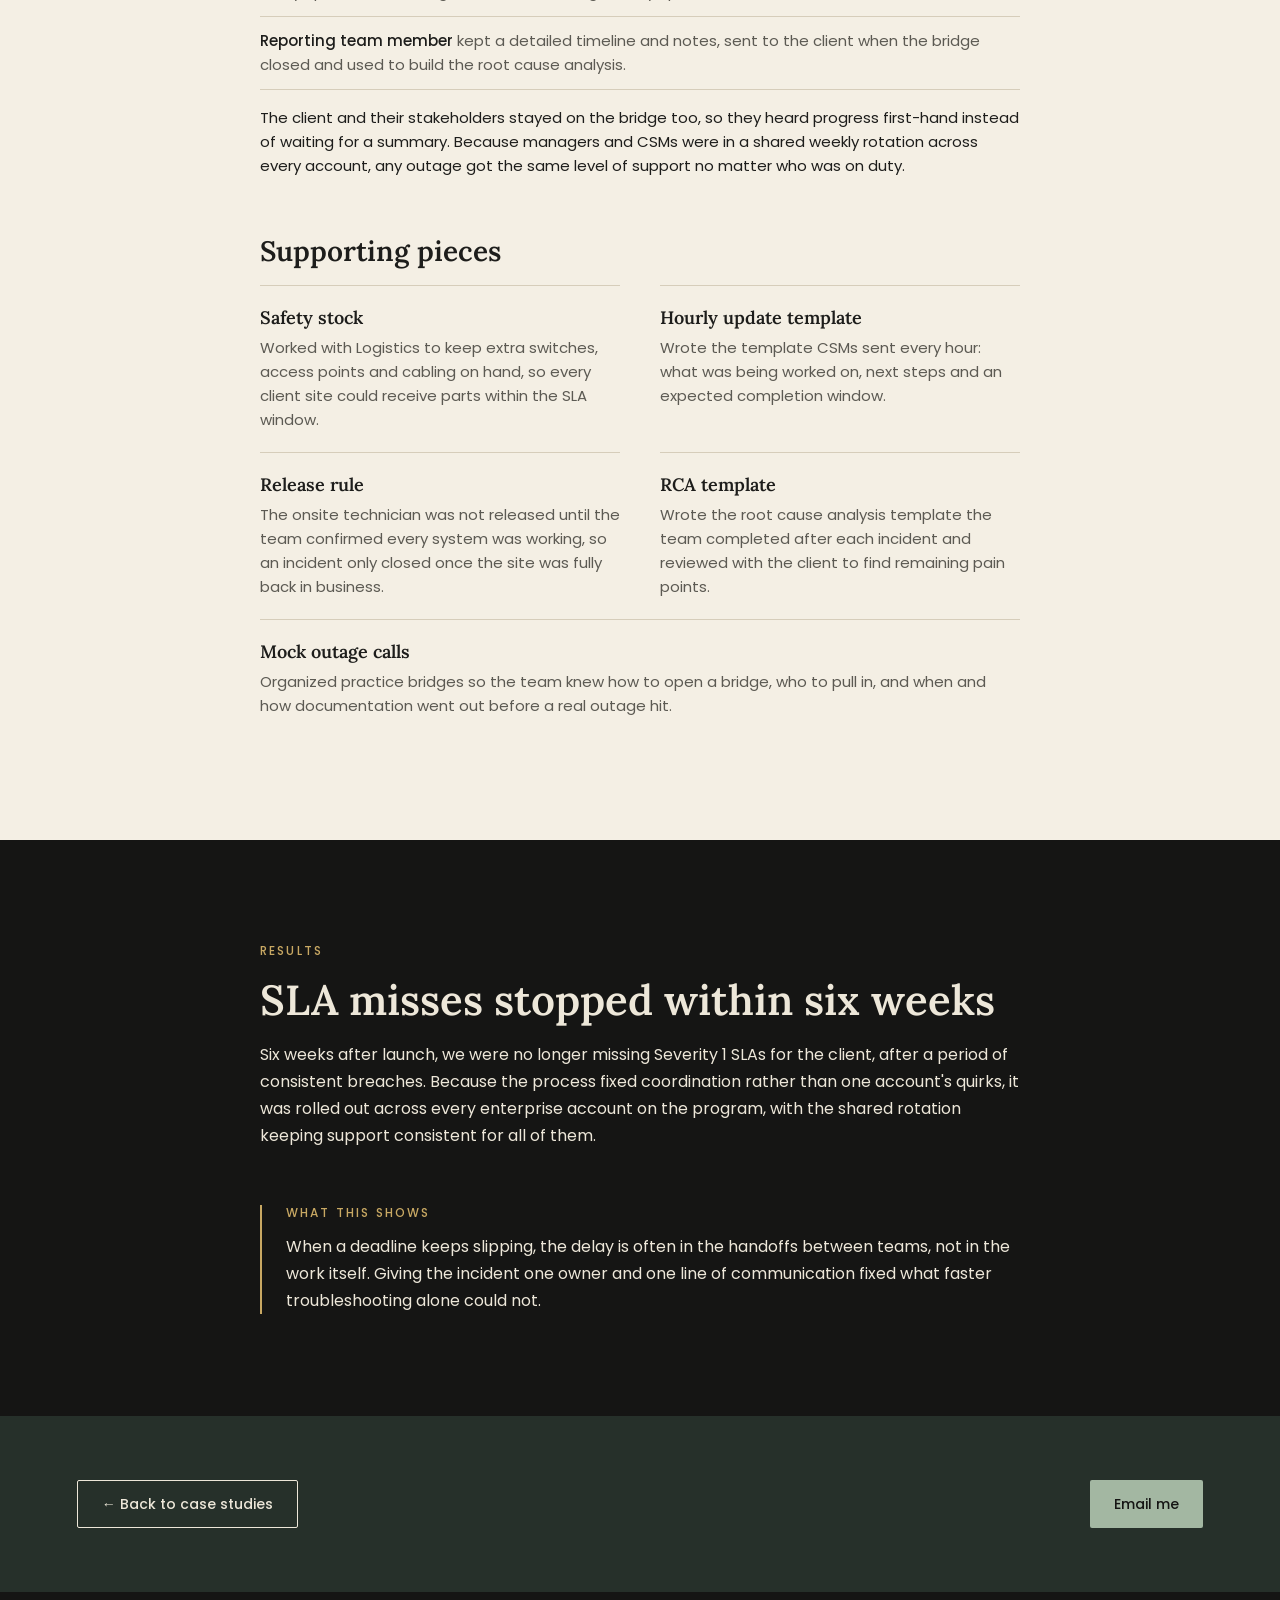
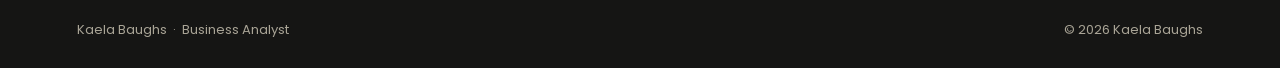
==== commit 1f12f6eb: "Restore outage response case study to the approved version Co-Authored-By: Claude Opus 5.5 <noreply@" ====
--- a/outage-response.html
+++ b/outage-response.html
@@ -65,7 +65,7 @@
       <h2 class="card-title case-h2">A site that can't do business can't wait until tomorrow</h2>
       <p>For this client, any outage that stopped a location from processing sales was a Severity 1 incident with a 6-hour SLA. Every hour past that window was an hour the location could not take a single sale.</p>
       <p>This was not an occasional miss. We were consistently breaching the SLA. Repairs routinely ran well past six hours, often overnight or into the next business day. For a Fortune 500 client, a pattern like that puts the whole relationship at risk, not just one ticket.</p>
-    </div><br>
+    </div>
 
     <div class="case-block">
       <p class="eyebrow">What I found</p>
@@ -88,25 +88,25 @@
 
     <div class="flow-compare">
       <div class="flow flow-before">
-        <p class="flow-head"><strong>Before</strong></p>
+        <p class="flow-head">Before</p>
         <ol>
-          <li><span class="flow-num">1</span> Site goes down. Severity 1 opens and the 6-hour clock starts.</li>
-          <li><span class="flow-num">2</span> Technician troubleshoots and confirms hardware is needed.</li>
-          <li><span class="flow-num">3</span> Part ordered. Technician dispatched. <span class="small muted">Separate tracks, no owner, no shared timeline</li>
-          <li class="flow-pain"><span class="flow-num">4</span> One arrives without the other. The site waits.</li>
-          <li class="flow-pain"><span class="flow-num">5</span> Repair finishes past SLA, often overnight or the next day.</li>
+          <li><span class="flow-num">1</span><p>Site goes down. Severity 1 opens and the 6-hour clock starts.</p></li>
+          <li><span class="flow-num">2</span><p>Technician troubleshoots and confirms hardware is needed.</p></li>
+          <li class="flow-split"><span class="flow-num">3</span><div class="split-pair"><p>Part ordered</p><p>Technician dispatched</p></div><p class="small muted">Separate tracks, no owner, no shared timeline</p></li>
+          <li class="flow-pain"><span class="flow-num">4</span><p>One arrives without the other. The site waits.</p></li>
+          <li class="flow-pain"><span class="flow-num">5</span><p>Repair finishes past SLA, often overnight or the next day.</p></li>
         </ol>
       </div>
 
       <div class="flow flow-after">
-        <p class="flow-head"><strong>After</strong></p>
+        <p class="flow-head">After</p>
         <ol>
-          <li><span class="flow-num">1</span> Site goes down. Severity 1 opens and the 6-hour clock starts.</li>
-          <li class="flow-key"><span class="flow-num">2</span> The on-duty Outage Team opens one bridge, with the client on the line and a manager driving it.</li>
-          <li class="flow-key"><span class="flow-num">3</span> Part and onsite technician are dispatched at the same time, and both are tracked on the bridge until they arrive together.</li>
-          <li><span class="flow-num">4</span> CSMs send hourly updates: current work, next steps, expected completion.</li>
-          <li><span class="flow-num">5</span> The original technician verifies with the onsite technician, who stays until every system works.</li>
-          <li><span class="flow-num">6</span> Reporting's timeline goes to the client and becomes the root cause analysis.</li>
+          <li><span class="flow-num">1</span><p>Site goes down. Severity 1 opens and the 6-hour clock starts.</p></li>
+          <li class="flow-key"><span class="flow-num">2</span><p>The on-duty Outage Team opens one bridge, with the client on the line and a manager driving it.</p></li>
+          <li class="flow-key"><span class="flow-num">3</span><p>Part and onsite technician are dispatched at the same time, and both are tracked on the bridge until they arrive together.</p></li>
+          <li><span class="flow-num">4</span><p>CSMs send hourly updates: current work, next steps, expected completion.</p></li>
+          <li><span class="flow-num">5</span><p>The original technician verifies with the onsite technician, who stays until every system works.</p></li>
+          <li><span class="flow-num">6</span><p>Reporting's timeline goes to the client and becomes the root cause analysis.</p></li>
         </ol>
       </div>
     </div>
@@ -130,7 +130,7 @@
         <li><strong>Reporting team member</strong> kept a detailed timeline and notes, sent to the client when the bridge closed and used to build the root cause analysis.</li>
       </ul>
       <p>The client and their stakeholders stayed on the bridge too, so they heard progress first-hand instead of waiting for a summary. Because managers and CSMs were in a shared weekly rotation across every account, any outage got the same level of support no matter who was on duty.</p>
-    </div><br>
+    </div>
 
     <div class="case-block">
       <h2 class="card-title case-h2">Supporting pieces</h2>
@@ -153,7 +153,7 @@
       <p class="eyebrow">Results</p>
       <h2 class="section-title">SLA misses stopped within six weeks</h2>
       <p class="lead">Six weeks after launch, we were no longer missing Severity 1 SLAs for the client, after a period of consistent breaches. Because the process fixed coordination rather than one account's quirks, it was rolled out across every enterprise account on the program, with the shared rotation keeping support consistent for all of them.</p>
-    </div><br>
+    </div>
     <div class="case-takeaway">
       <p class="eyebrow">What this shows</p>
       <p class="lead">When a deadline keeps slipping, the delay is often in the handoffs between teams, not in the work itself. Giving the incident one owner and one line of communication fixed what faster troubleshooting alone could not.</p>
